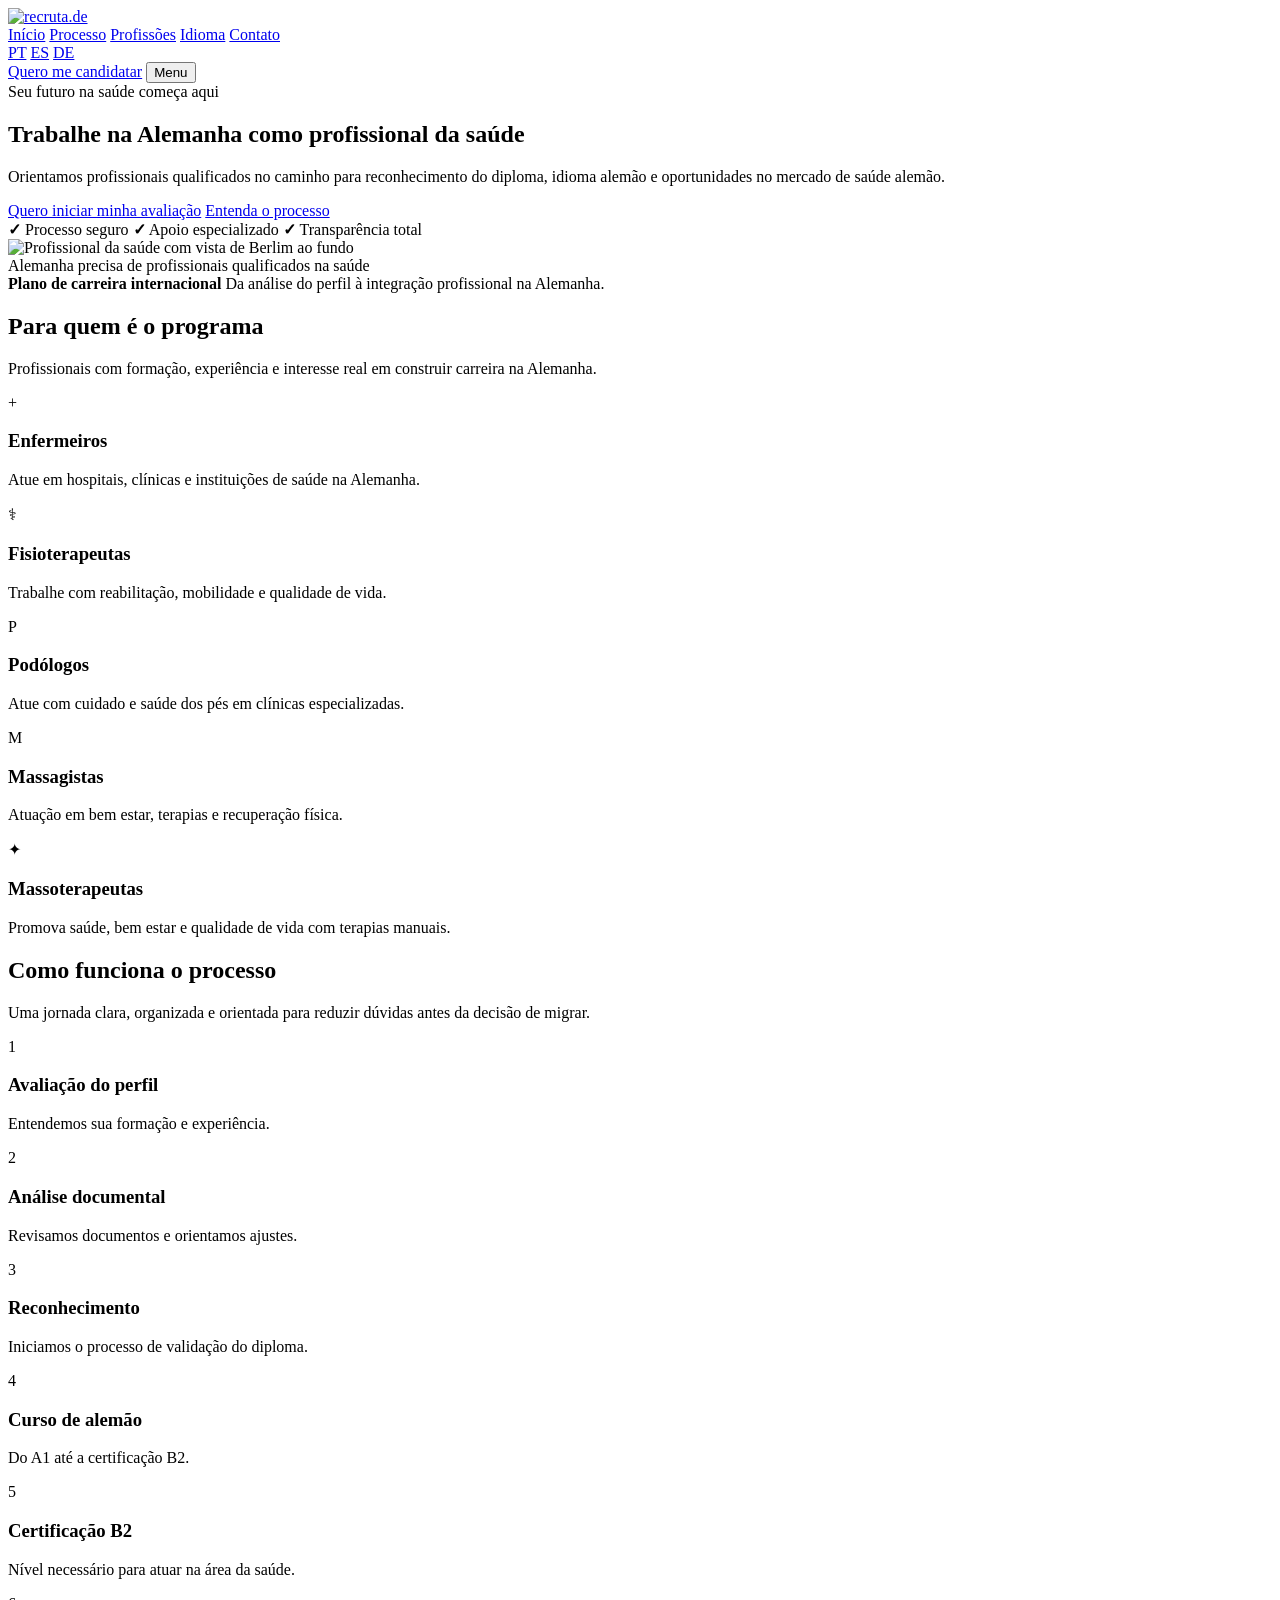
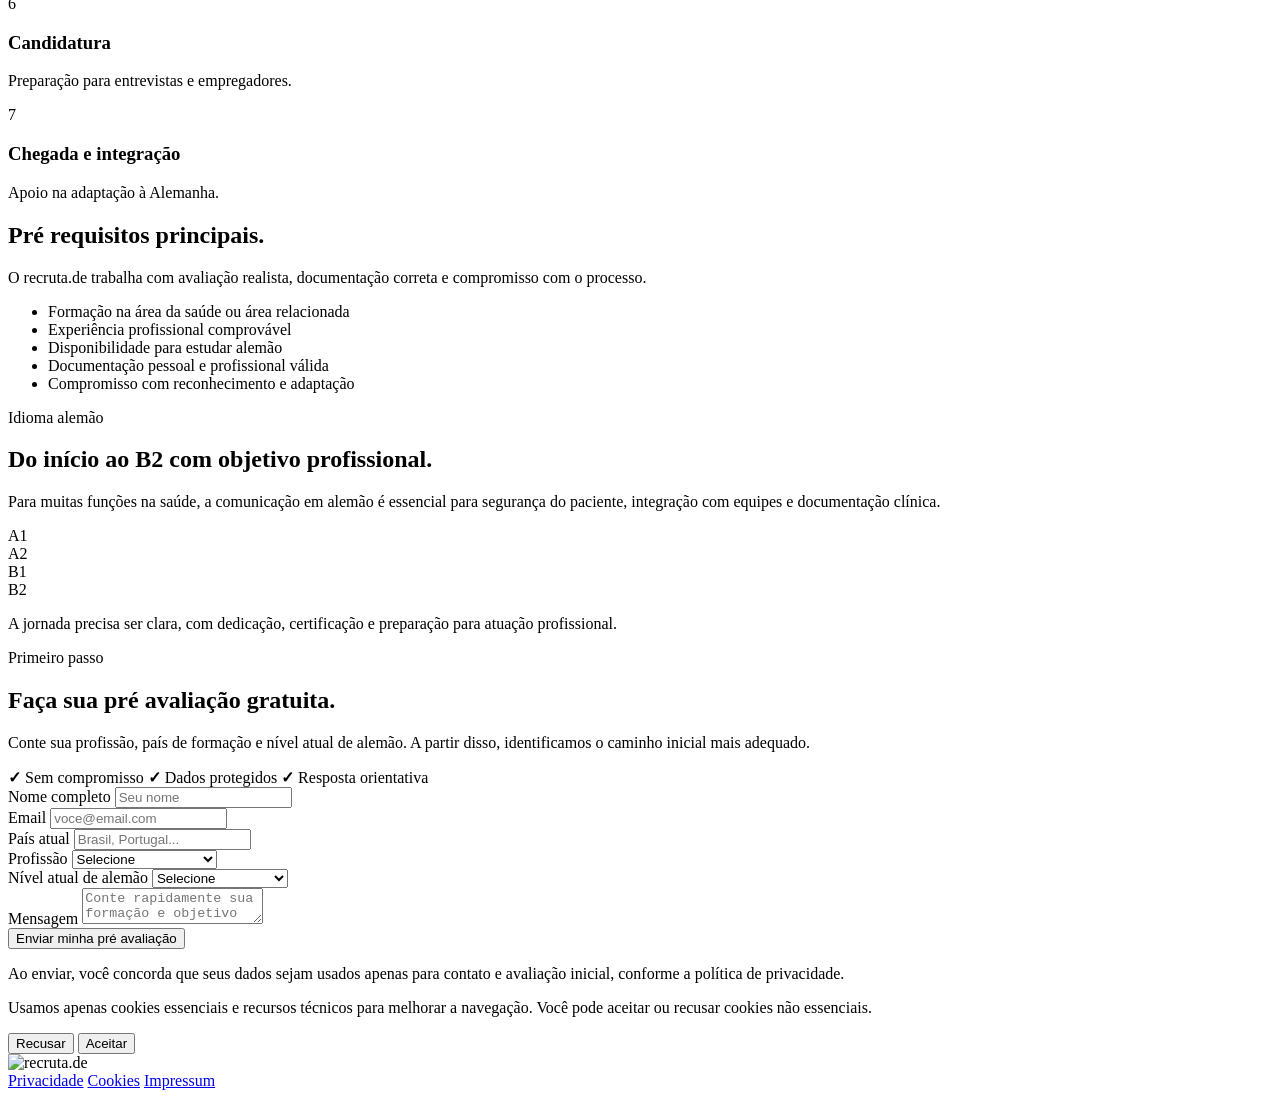
==== index.html @ fdef16c9 "Add files via upload" ====
<!DOCTYPE html>
<html lang="pt-BR">
<head>
  <meta charset="UTF-8" />
  <meta name="viewport" content="width=device-width, initial-scale=1.0" />

  <title>recruta.de | Profissionais de saúde para a Alemanha</title>
  <meta name="description" content="Recrutamento internacional para profissionais da saúde que desejam trabalhar na Alemanha. Reconhecimento de diploma, alemão B2 e oportunidades profissionais." />

  <link rel="alternate" hreflang="pt-BR" href="https://recruta.de/" />
  <link rel="alternate" hreflang="es" href="https://recruta.de/es/" />
  <link rel="alternate" hreflang="de" href="https://recruta.de/de/" />
  <link rel="alternate" hreflang="x-default" href="https://recruta.de/" />

  <link rel="icon" href="assets/images/logo-recruta.png" />
  <link rel="stylesheet" href="css/style.css" />
</head>

<body>
  <div class="top-strip"></div>

  <header class="site-header">
    <div class="container nav">
      <a class="logo" href="#top" aria-label="recruta.de">
        <img src="assets/images/logo-recruta.png" alt="recruta.de" />
      </a>

      <nav class="nav-links" data-nav-links aria-label="Main navigation">
        <a class="active" href="#top">Início</a>
        <a href="#processo">Processo</a>
        <a href="#profissoes">Profissões</a>
        <a href="#requisitos">Idioma</a>
        <a href="#avaliacao">Contato</a>
      </nav>

      <nav class="language-switcher" aria-label="Language selector">
        <a class="active" href="./">PT</a>
<a class="" href="es/">ES</a>
<a class="" href="de/">DE</a>
      </nav>

      <a class="nav-cta" href="#avaliacao">Quero me candidatar</a>
      <button class="mobile-menu" data-menu-button type="button">Menu</button>
    </div>
  </header>

  <main id="top">
    <section class="hero">
      <div class="container hero-grid">
        <div class="hero-copy">
          <div class="eyebrow"><span class="dot"></span> Seu futuro na saúde começa aqui</div>
          <h1>Trabalhe na Alemanha como <span>profissional da saúde</span></h1>
          <p>Orientamos profissionais qualificados no caminho para reconhecimento do diploma, idioma alemão e oportunidades no mercado de saúde alemão.</p>

          <div class="hero-actions">
            <a class="btn-primary" href="#avaliacao">Quero iniciar minha avaliação</a>
            <a class="btn-secondary" href="#processo">Entenda o processo</a>
          </div>

          <div class="trust-row">
            <span class="trust-pill"><b class="check">✓</b> Processo seguro</span>
<span class="trust-pill"><b class="check">✓</b> Apoio especializado</span>
<span class="trust-pill"><b class="check">✓</b> Transparência total</span>
          </div>
        </div>

        <div class="hero-visual">
          <div class="image-glow"></div>
          <div class="hero-image-card">
            <img src="assets/images/hero-profissional-saude.png" alt="Profissional da saúde com vista de Berlim ao fundo" />
          </div>
          <div class="floating-badge">Alemanha precisa de profissionais qualificados na saúde</div>
          <div class="floating-card">
            <strong>Plano de carreira internacional</strong>
            <span>Da análise do perfil à integração profissional na Alemanha.</span>
          </div>
        </div>
      </div>
    </section>

    <section class="section" id="profissoes">
      <div class="container">
        <div class="section-head">
          <h2>Para quem é o programa</h2>
          <p>Profissionais com formação, experiência e interesse real em construir carreira na Alemanha.</p>
        </div>

        <div class="profession-grid">
          
          <article class="profession-card">
            <div class="profession-icon">+</div>
            <h3>Enfermeiros</h3>
            <p>Atue em hospitais, clínicas e instituições de saúde na Alemanha.</p>
          </article>

          <article class="profession-card">
            <div class="profession-icon">⚕</div>
            <h3>Fisioterapeutas</h3>
            <p>Trabalhe com reabilitação, mobilidade e qualidade de vida.</p>
          </article>

          <article class="profession-card">
            <div class="profession-icon">P</div>
            <h3>Podólogos</h3>
            <p>Atue com cuidado e saúde dos pés em clínicas especializadas.</p>
          </article>

          <article class="profession-card">
            <div class="profession-icon">M</div>
            <h3>Massagistas</h3>
            <p>Atuação em bem estar, terapias e recuperação física.</p>
          </article>

          <article class="profession-card">
            <div class="profession-icon">✦</div>
            <h3>Massoterapeutas</h3>
            <p>Promova saúde, bem estar e qualidade de vida com terapias manuais.</p>
          </article>
        </div>
      </div>
    </section>

    <section class="section section-dark" id="processo">
      <div class="container">
        <div class="section-head">
          <h2>Como funciona o processo</h2>
          <p>Uma jornada clara, organizada e orientada para reduzir dúvidas antes da decisão de migrar.</p>
        </div>

        <div class="timeline">
          
          <article class="step">
            <div class="step-icon">1</div>
            <h3>Avaliação do perfil</h3>
            <p>Entendemos sua formação e experiência.</p>
          </article>

          <article class="step">
            <div class="step-icon">2</div>
            <h3>Análise documental</h3>
            <p>Revisamos documentos e orientamos ajustes.</p>
          </article>

          <article class="step">
            <div class="step-icon">3</div>
            <h3>Reconhecimento</h3>
            <p>Iniciamos o processo de validação do diploma.</p>
          </article>

          <article class="step">
            <div class="step-icon">4</div>
            <h3>Curso de alemão</h3>
            <p>Do A1 até a certificação B2.</p>
          </article>

          <article class="step">
            <div class="step-icon">5</div>
            <h3>Certificação B2</h3>
            <p>Nível necessário para atuar na área da saúde.</p>
          </article>

          <article class="step">
            <div class="step-icon">6</div>
            <h3>Candidatura</h3>
            <p>Preparação para entrevistas e empregadores.</p>
          </article>

          <article class="step">
            <div class="step-icon">7</div>
            <h3>Chegada e integração</h3>
            <p>Apoio na adaptação à Alemanha.</p>
          </article>
        </div>
      </div>
    </section>

    <section class="section" id="requisitos">
      <div class="container split">
        <div class="info-panel">
          <h2>Pré requisitos principais.</h2>
          <p>O recruta.de trabalha com avaliação realista, documentação correta e compromisso com o processo.</p>
          <ul class="requirement-list">
            <li>Formação na área da saúde ou área relacionada</li>
<li>Experiência profissional comprovável</li>
<li>Disponibilidade para estudar alemão</li>
<li>Documentação pessoal e profissional válida</li>
<li>Compromisso com reconhecimento e adaptação</li>
          </ul>
        </div>

        <div class="language-card">
          <div class="eyebrow"><span class="dot"></span> Idioma alemão</div>
          <h2>Do início ao B2 com objetivo profissional.</h2>
          <p>Para muitas funções na saúde, a comunicação em alemão é essencial para segurança do paciente, integração com equipes e documentação clínica.</p>
          <div class="level-track" aria-label="A1 A2 B1 B2">
            <div class="level">A1</div>
            <div class="level">A2</div>
            <div class="level">B1</div>
            <div class="level highlight">B2</div>
          </div>
          <p>A jornada precisa ser clara, com dedicação, certificação e preparação para atuação profissional.</p>
        </div>
      </div>
    </section>

    <section class="section form-section" id="avaliacao">
      <div class="container form-wrap">
        <div class="form-copy">
          <div class="eyebrow"><span class="dot"></span> Primeiro passo</div>
          <h2>Faça sua pré avaliação gratuita.</h2>
          <p>Conte sua profissão, país de formação e nível atual de alemão. A partir disso, identificamos o caminho inicial mais adequado.</p>
          <div class="trust-row">
            <span class="trust-pill"><b class="check">✓</b> Sem compromisso</span>
<span class="trust-pill"><b class="check">✓</b> Dados protegidos</span>
<span class="trust-pill"><b class="check">✓</b> Resposta orientativa</span>
          </div>
        </div>

        <form class="form-card" data-lead-form>
          <div class="form-grid">
            <div class="form-field">
              <label for="nome">Nome completo</label>
              <input id="nome" name="nome" type="text" placeholder="Seu nome" required />
            </div>

            <div class="form-field">
              <label for="email">Email</label>
              <input id="email" name="email" type="email" placeholder="voce@email.com" required />
            </div>

            <div class="form-field">
              <label for="pais">País atual</label>
              <input id="pais" name="pais" type="text" placeholder="Brasil, Portugal..." required />
            </div>

            <div class="form-field">
              <label for="profissao">Profissão</label>
              <select id="profissao" name="profissao" required>
                <option value="">Selecione</option>
<option>Enfermeiro</option>
<option>Fisioterapeuta</option>
<option>Podólogo</option>
<option>Massagista</option>
<option>Massoterapeuta</option>
<option>Outra área da saúde</option>
              </select>
            </div>

            <div class="form-field full">
              <label for="alemao">Nível atual de alemão</label>
              <select id="alemao" name="alemao" required>
                <option value="">Selecione</option>
<option>Ainda não comecei</option>
<option>A1</option>
<option>A2</option>
<option>B1</option>
<option>B2 ou superior</option>
              </select>
            </div>

            <div class="form-field full">
              <label for="mensagem">Mensagem</label>
              <textarea id="mensagem" name="mensagem" placeholder="Conte rapidamente sua formação e objetivo"></textarea>
            </div>
          </div>

          <button class="btn-primary" type="submit">Enviar minha pré avaliação</button>
          <p class="privacy-note">Ao enviar, você concorda que seus dados sejam usados apenas para contato e avaliação inicial, conforme a política de privacidade.</p>
          <p class="privacy-note" data-form-success hidden>Pré avaliação registrada. Em breve entraremos em contato.</p>
        </form>
      </div>
    </section>
  </main>

  <div class="cookie-banner" data-cookie-banner>
    <p>Usamos apenas cookies essenciais e recursos técnicos para melhorar a navegação. Você pode aceitar ou recusar cookies não essenciais.</p>
    <div class="cookie-actions">
      <button class="cookie-decline" data-decline-cookies type="button">Recusar</button>
      <button class="cookie-accept" data-accept-cookies type="button">Aceitar</button>
    </div>
  </div>

  <footer>
    <div class="container footer-inner">
      <div class="footer-logo">
        <img src="assets/images/logo-recruta.png" alt="recruta.de" />
      </div>
      <div class="footer-links">
        <a href="privacidade.html">Privacidade</a>
        <a href="cookies.html">Cookies</a>
        <a href="impressum.html">Impressum</a>
      </div>
    </div>
  </footer>

  <script src="js/script.js"></script>
</body>
</html>
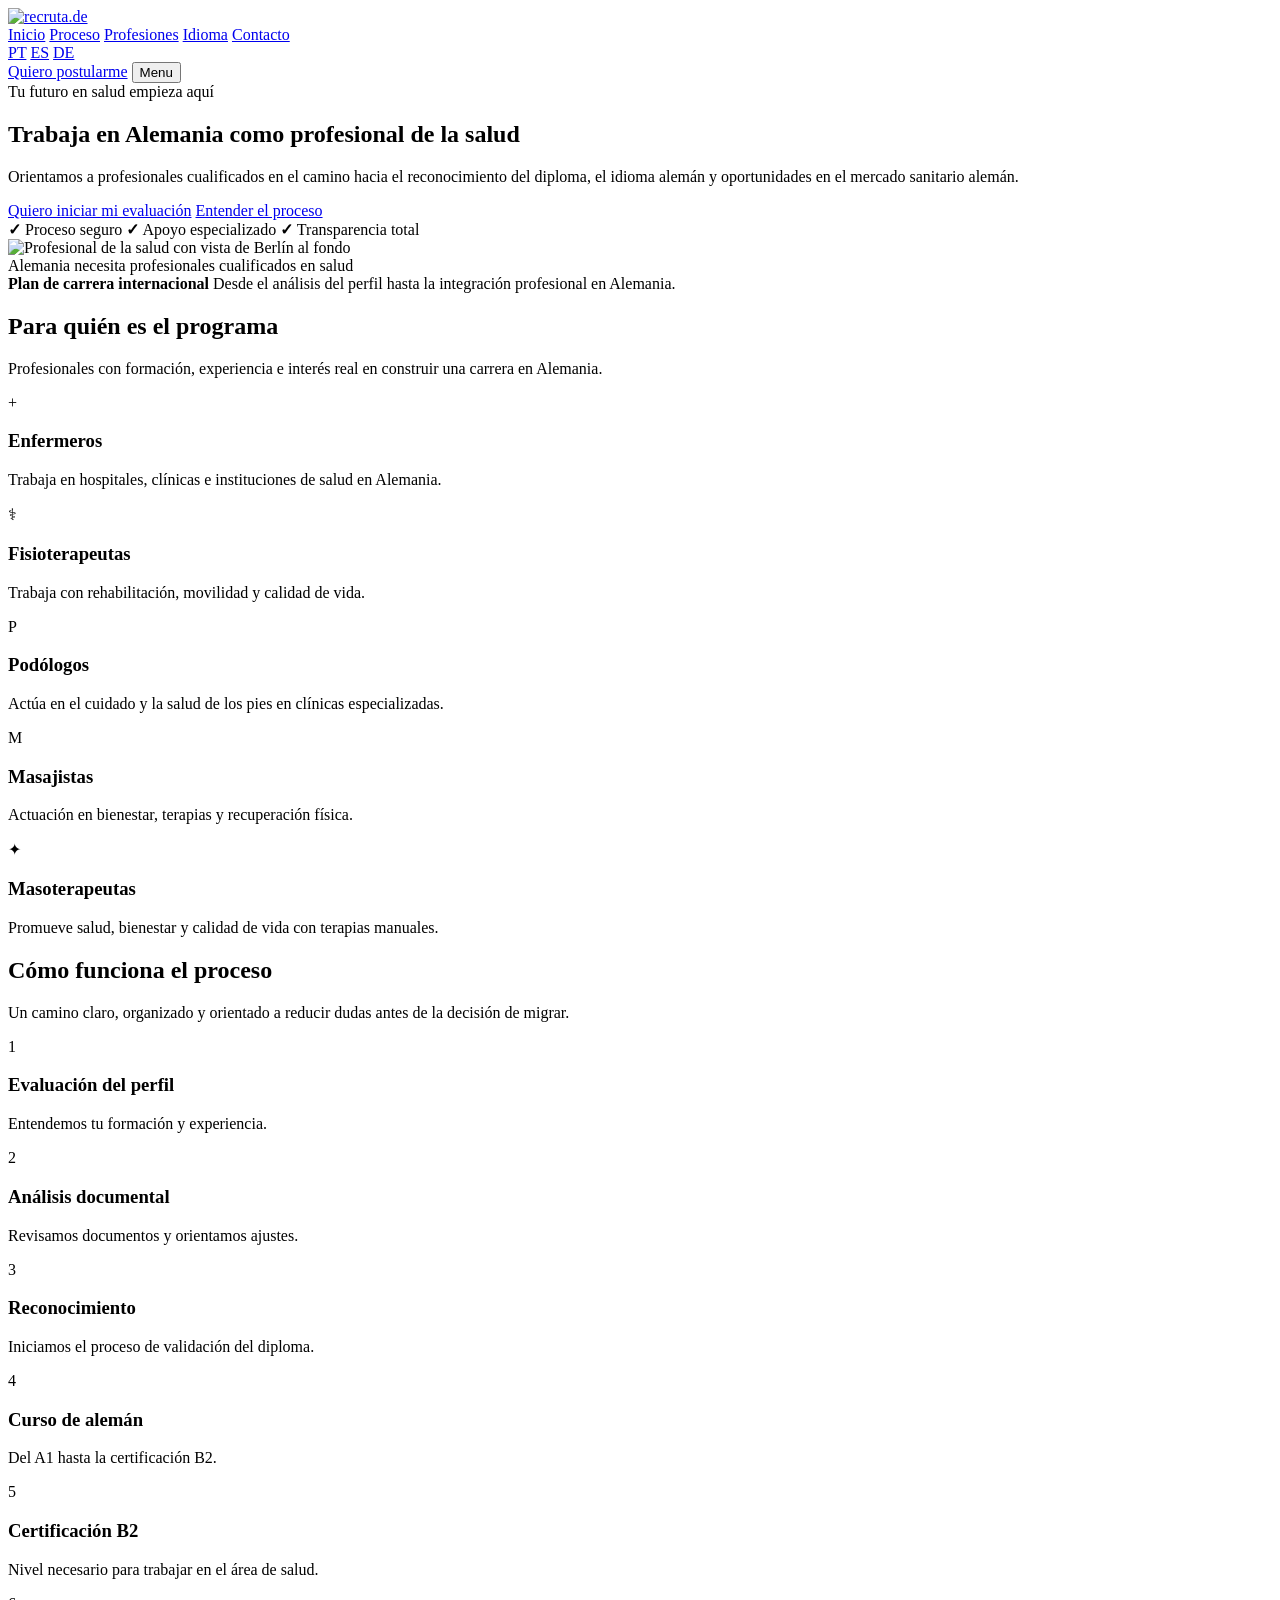
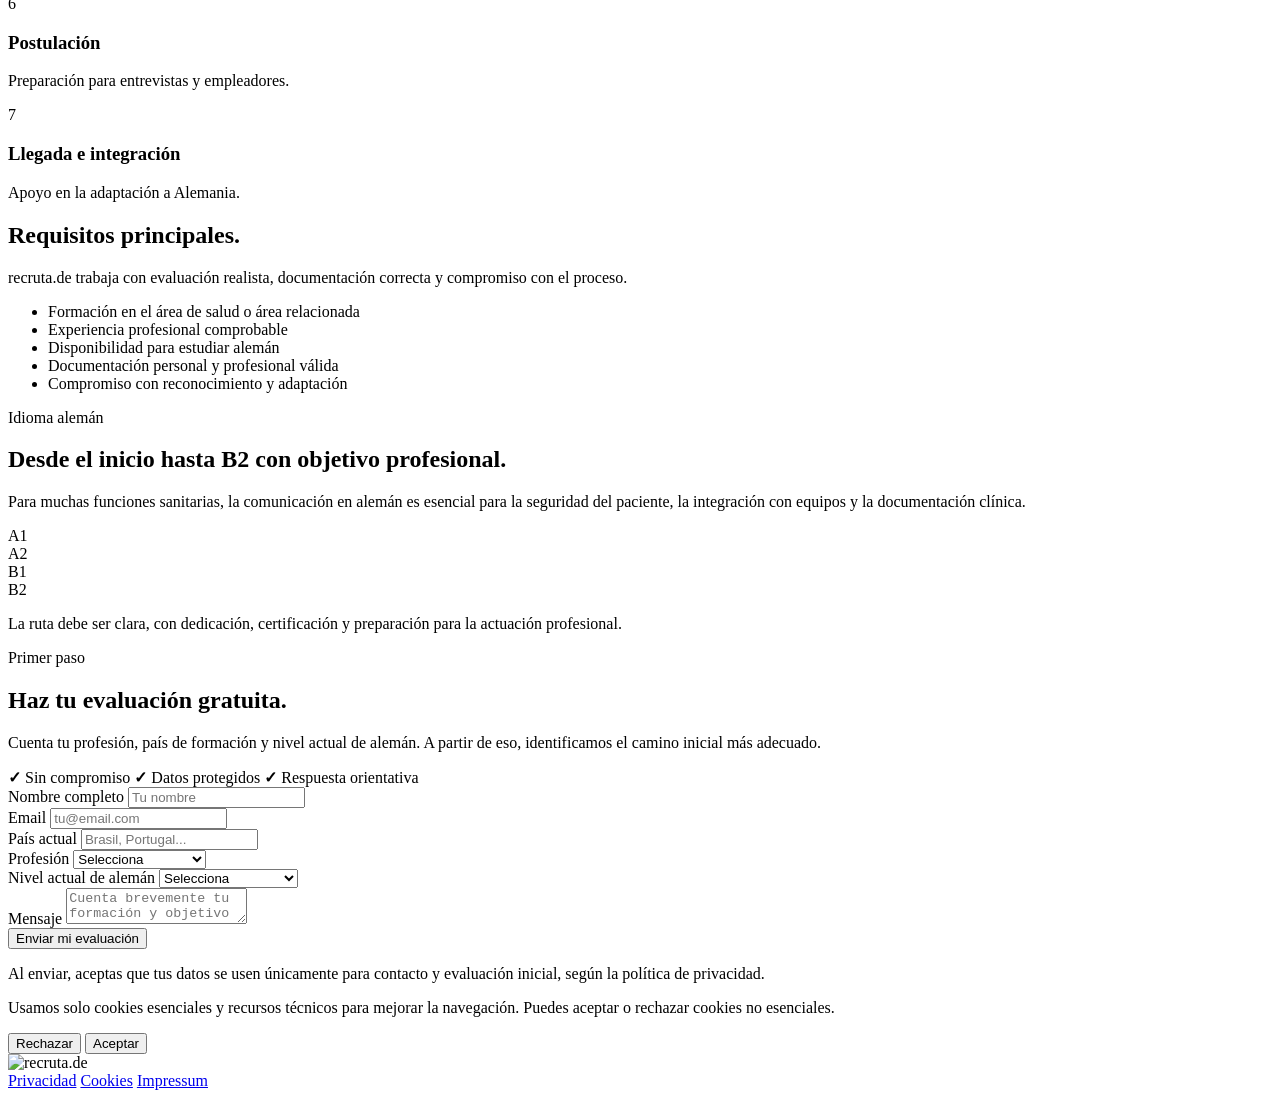
==== commit 00f0e3bf: "Add files via upload" ====
--- a/index.html
+++ b/index.html
@@ -1,19 +1,19 @@
 <!DOCTYPE html>
-<html lang="pt-BR">
+<html lang="es">
 <head>
   <meta charset="UTF-8" />
   <meta name="viewport" content="width=device-width, initial-scale=1.0" />
 
-  <title>recruta.de | Profissionais de saúde para a Alemanha</title>
-  <meta name="description" content="Recrutamento internacional para profissionais da saúde que desejam trabalhar na Alemanha. Reconhecimento de diploma, alemão B2 e oportunidades profissionais." />
+  <title>recruta.de | Profesionales de salud para Alemania</title>
+  <meta name="description" content="Reclutamiento internacional para profesionales de la salud que desean trabajar en Alemania. Reconocimiento del diploma, alemán B2 y oportunidades profesionales." />
 
   <link rel="alternate" hreflang="pt-BR" href="https://recruta.de/" />
   <link rel="alternate" hreflang="es" href="https://recruta.de/es/" />
   <link rel="alternate" hreflang="de" href="https://recruta.de/de/" />
   <link rel="alternate" hreflang="x-default" href="https://recruta.de/" />
 
-  <link rel="icon" href="assets/images/logo-recruta.png" />
-  <link rel="stylesheet" href="css/style.css" />
+  <link rel="icon" href="../assets/images/logo-recruta.png" />
+  <link rel="stylesheet" href="../css/style.css" />
 </head>
 
 <body>
@@ -22,24 +22,24 @@
   <header class="site-header">
     <div class="container nav">
       <a class="logo" href="#top" aria-label="recruta.de">
-        <img src="assets/images/logo-recruta.png" alt="recruta.de" />
+        <img src="../assets/images/logo-recruta.png" alt="recruta.de" />
       </a>
 
       <nav class="nav-links" data-nav-links aria-label="Main navigation">
-        <a class="active" href="#top">Início</a>
-        <a href="#processo">Processo</a>
-        <a href="#profissoes">Profissões</a>
+        <a class="active" href="#top">Inicio</a>
+        <a href="#processo">Proceso</a>
+        <a href="#profissoes">Profesiones</a>
         <a href="#requisitos">Idioma</a>
-        <a href="#avaliacao">Contato</a>
+        <a href="#avaliacao">Contacto</a>
       </nav>
 
       <nav class="language-switcher" aria-label="Language selector">
-        <a class="active" href="./">PT</a>
-<a class="" href="es/">ES</a>
-<a class="" href="de/">DE</a>
+        <a class="" href="../">PT</a>
+<a class="active" href="../es/">ES</a>
+<a class="" href="../de/">DE</a>
       </nav>
 
-      <a class="nav-cta" href="#avaliacao">Quero me candidatar</a>
+      <a class="nav-cta" href="#avaliacao">Quiero postularme</a>
       <button class="mobile-menu" data-menu-button type="button">Menu</button>
     </div>
   </header>
@@ -48,31 +48,31 @@
     <section class="hero">
       <div class="container hero-grid">
         <div class="hero-copy">
-          <div class="eyebrow"><span class="dot"></span> Seu futuro na saúde começa aqui</div>
-          <h1>Trabalhe na Alemanha como <span>profissional da saúde</span></h1>
-          <p>Orientamos profissionais qualificados no caminho para reconhecimento do diploma, idioma alemão e oportunidades no mercado de saúde alemão.</p>
+          <div class="eyebrow"><span class="dot"></span> Tu futuro en salud empieza aquí</div>
+          <h1>Trabaja en Alemania como <span>profesional de la salud</span></h1>
+          <p>Orientamos a profesionales cualificados en el camino hacia el reconocimiento del diploma, el idioma alemán y oportunidades en el mercado sanitario alemán.</p>
 
           <div class="hero-actions">
-            <a class="btn-primary" href="#avaliacao">Quero iniciar minha avaliação</a>
-            <a class="btn-secondary" href="#processo">Entenda o processo</a>
+            <a class="btn-primary" href="#avaliacao">Quiero iniciar mi evaluación</a>
+            <a class="btn-secondary" href="#processo">Entender el proceso</a>
           </div>
 
           <div class="trust-row">
-            <span class="trust-pill"><b class="check">✓</b> Processo seguro</span>
-<span class="trust-pill"><b class="check">✓</b> Apoio especializado</span>
-<span class="trust-pill"><b class="check">✓</b> Transparência total</span>
+            <span class="trust-pill"><b class="check">✓</b> Proceso seguro</span>
+<span class="trust-pill"><b class="check">✓</b> Apoyo especializado</span>
+<span class="trust-pill"><b class="check">✓</b> Transparencia total</span>
           </div>
         </div>
 
         <div class="hero-visual">
           <div class="image-glow"></div>
           <div class="hero-image-card">
-            <img src="assets/images/hero-profissional-saude.png" alt="Profissional da saúde com vista de Berlim ao fundo" />
-          </div>
-          <div class="floating-badge">Alemanha precisa de profissionais qualificados na saúde</div>
+            <img src="../assets/images/hero-profissional-saude.png" alt="Profesional de la salud con vista de Berlín al fondo" />
+          </div>
+          <div class="floating-badge">Alemania necesita profesionales cualificados en salud</div>
           <div class="floating-card">
-            <strong>Plano de carreira internacional</strong>
-            <span>Da análise do perfil à integração profissional na Alemanha.</span>
+            <strong>Plan de carrera internacional</strong>
+            <span>Desde el análisis del perfil hasta la integración profesional en Alemania.</span>
           </div>
         </div>
       </div>
@@ -81,40 +81,40 @@
     <section class="section" id="profissoes">
       <div class="container">
         <div class="section-head">
-          <h2>Para quem é o programa</h2>
-          <p>Profissionais com formação, experiência e interesse real em construir carreira na Alemanha.</p>
+          <h2>Para quién es el programa</h2>
+          <p>Profesionales con formación, experiencia e interés real en construir una carrera en Alemania.</p>
         </div>
 
         <div class="profession-grid">
           
           <article class="profession-card">
             <div class="profession-icon">+</div>
-            <h3>Enfermeiros</h3>
-            <p>Atue em hospitais, clínicas e instituições de saúde na Alemanha.</p>
+            <h3>Enfermeros</h3>
+            <p>Trabaja en hospitales, clínicas e instituciones de salud en Alemania.</p>
           </article>
 
           <article class="profession-card">
             <div class="profession-icon">⚕</div>
             <h3>Fisioterapeutas</h3>
-            <p>Trabalhe com reabilitação, mobilidade e qualidade de vida.</p>
+            <p>Trabaja con rehabilitación, movilidad y calidad de vida.</p>
           </article>
 
           <article class="profession-card">
             <div class="profession-icon">P</div>
             <h3>Podólogos</h3>
-            <p>Atue com cuidado e saúde dos pés em clínicas especializadas.</p>
+            <p>Actúa en el cuidado y la salud de los pies en clínicas especializadas.</p>
           </article>
 
           <article class="profession-card">
             <div class="profession-icon">M</div>
-            <h3>Massagistas</h3>
-            <p>Atuação em bem estar, terapias e recuperação física.</p>
+            <h3>Masajistas</h3>
+            <p>Actuación en bienestar, terapias y recuperación física.</p>
           </article>
 
           <article class="profession-card">
             <div class="profession-icon">✦</div>
-            <h3>Massoterapeutas</h3>
-            <p>Promova saúde, bem estar e qualidade de vida com terapias manuais.</p>
+            <h3>Masoterapeutas</h3>
+            <p>Promueve salud, bienestar y calidad de vida con terapias manuales.</p>
           </article>
         </div>
       </div>
@@ -123,52 +123,52 @@
     <section class="section section-dark" id="processo">
       <div class="container">
         <div class="section-head">
-          <h2>Como funciona o processo</h2>
-          <p>Uma jornada clara, organizada e orientada para reduzir dúvidas antes da decisão de migrar.</p>
+          <h2>Cómo funciona el proceso</h2>
+          <p>Un camino claro, organizado y orientado a reducir dudas antes de la decisión de migrar.</p>
         </div>
 
         <div class="timeline">
           
           <article class="step">
             <div class="step-icon">1</div>
-            <h3>Avaliação do perfil</h3>
-            <p>Entendemos sua formação e experiência.</p>
+            <h3>Evaluación del perfil</h3>
+            <p>Entendemos tu formación y experiencia.</p>
           </article>
 
           <article class="step">
             <div class="step-icon">2</div>
-            <h3>Análise documental</h3>
-            <p>Revisamos documentos e orientamos ajustes.</p>
+            <h3>Análisis documental</h3>
+            <p>Revisamos documentos y orientamos ajustes.</p>
           </article>
 
           <article class="step">
             <div class="step-icon">3</div>
-            <h3>Reconhecimento</h3>
-            <p>Iniciamos o processo de validação do diploma.</p>
+            <h3>Reconocimiento</h3>
+            <p>Iniciamos el proceso de validación del diploma.</p>
           </article>
 
           <article class="step">
             <div class="step-icon">4</div>
-            <h3>Curso de alemão</h3>
-            <p>Do A1 até a certificação B2.</p>
+            <h3>Curso de alemán</h3>
+            <p>Del A1 hasta la certificación B2.</p>
           </article>
 
           <article class="step">
             <div class="step-icon">5</div>
-            <h3>Certificação B2</h3>
-            <p>Nível necessário para atuar na área da saúde.</p>
+            <h3>Certificación B2</h3>
+            <p>Nivel necesario para trabajar en el área de salud.</p>
           </article>
 
           <article class="step">
             <div class="step-icon">6</div>
-            <h3>Candidatura</h3>
-            <p>Preparação para entrevistas e empregadores.</p>
+            <h3>Postulación</h3>
+            <p>Preparación para entrevistas y empleadores.</p>
           </article>
 
           <article class="step">
             <div class="step-icon">7</div>
-            <h3>Chegada e integração</h3>
-            <p>Apoio na adaptação à Alemanha.</p>
+            <h3>Llegada e integración</h3>
+            <p>Apoyo en la adaptación a Alemania.</p>
           </article>
         </div>
       </div>
@@ -177,28 +177,28 @@
     <section class="section" id="requisitos">
       <div class="container split">
         <div class="info-panel">
-          <h2>Pré requisitos principais.</h2>
-          <p>O recruta.de trabalha com avaliação realista, documentação correta e compromisso com o processo.</p>
+          <h2>Requisitos principales.</h2>
+          <p>recruta.de trabaja con evaluación realista, documentación correcta y compromiso con el proceso.</p>
           <ul class="requirement-list">
-            <li>Formação na área da saúde ou área relacionada</li>
-<li>Experiência profissional comprovável</li>
-<li>Disponibilidade para estudar alemão</li>
-<li>Documentação pessoal e profissional válida</li>
-<li>Compromisso com reconhecimento e adaptação</li>
+            <li>Formación en el área de salud o área relacionada</li>
+<li>Experiencia profesional comprobable</li>
+<li>Disponibilidad para estudiar alemán</li>
+<li>Documentación personal y profesional válida</li>
+<li>Compromiso con reconocimiento y adaptación</li>
           </ul>
         </div>
 
         <div class="language-card">
-          <div class="eyebrow"><span class="dot"></span> Idioma alemão</div>
-          <h2>Do início ao B2 com objetivo profissional.</h2>
-          <p>Para muitas funções na saúde, a comunicação em alemão é essencial para segurança do paciente, integração com equipes e documentação clínica.</p>
+          <div class="eyebrow"><span class="dot"></span> Idioma alemán</div>
+          <h2>Desde el inicio hasta B2 con objetivo profesional.</h2>
+          <p>Para muchas funciones sanitarias, la comunicación en alemán es esencial para la seguridad del paciente, la integración con equipos y la documentación clínica.</p>
           <div class="level-track" aria-label="A1 A2 B1 B2">
             <div class="level">A1</div>
             <div class="level">A2</div>
             <div class="level">B1</div>
             <div class="level highlight">B2</div>
           </div>
-          <p>A jornada precisa ser clara, com dedicação, certificação e preparação para atuação profissional.</p>
+          <p>La ruta debe ser clara, con dedicación, certificación y preparación para la actuación profesional.</p>
         </div>
       </div>
     </section>
@@ -206,93 +206,93 @@
     <section class="section form-section" id="avaliacao">
       <div class="container form-wrap">
         <div class="form-copy">
-          <div class="eyebrow"><span class="dot"></span> Primeiro passo</div>
-          <h2>Faça sua pré avaliação gratuita.</h2>
-          <p>Conte sua profissão, país de formação e nível atual de alemão. A partir disso, identificamos o caminho inicial mais adequado.</p>
+          <div class="eyebrow"><span class="dot"></span> Primer paso</div>
+          <h2>Haz tu evaluación gratuita.</h2>
+          <p>Cuenta tu profesión, país de formación y nivel actual de alemán. A partir de eso, identificamos el camino inicial más adecuado.</p>
           <div class="trust-row">
-            <span class="trust-pill"><b class="check">✓</b> Sem compromisso</span>
-<span class="trust-pill"><b class="check">✓</b> Dados protegidos</span>
-<span class="trust-pill"><b class="check">✓</b> Resposta orientativa</span>
+            <span class="trust-pill"><b class="check">✓</b> Sin compromiso</span>
+<span class="trust-pill"><b class="check">✓</b> Datos protegidos</span>
+<span class="trust-pill"><b class="check">✓</b> Respuesta orientativa</span>
           </div>
         </div>
 
         <form class="form-card" data-lead-form>
           <div class="form-grid">
             <div class="form-field">
-              <label for="nome">Nome completo</label>
-              <input id="nome" name="nome" type="text" placeholder="Seu nome" required />
+              <label for="nome">Nombre completo</label>
+              <input id="nome" name="nome" type="text" placeholder="Tu nombre" required />
             </div>
 
             <div class="form-field">
               <label for="email">Email</label>
-              <input id="email" name="email" type="email" placeholder="voce@email.com" required />
-            </div>
-
-            <div class="form-field">
-              <label for="pais">País atual</label>
+              <input id="email" name="email" type="email" placeholder="tu@email.com" required />
+            </div>
+
+            <div class="form-field">
+              <label for="pais">País actual</label>
               <input id="pais" name="pais" type="text" placeholder="Brasil, Portugal..." required />
             </div>
 
             <div class="form-field">
-              <label for="profissao">Profissão</label>
+              <label for="profissao">Profesión</label>
               <select id="profissao" name="profissao" required>
-                <option value="">Selecione</option>
-<option>Enfermeiro</option>
+                <option value="">Selecciona</option>
+<option>Enfermero</option>
 <option>Fisioterapeuta</option>
 <option>Podólogo</option>
-<option>Massagista</option>
-<option>Massoterapeuta</option>
-<option>Outra área da saúde</option>
+<option>Masajista</option>
+<option>Masoterapeuta</option>
+<option>Otra área de salud</option>
               </select>
             </div>
 
             <div class="form-field full">
-              <label for="alemao">Nível atual de alemão</label>
+              <label for="alemao">Nivel actual de alemán</label>
               <select id="alemao" name="alemao" required>
-                <option value="">Selecione</option>
-<option>Ainda não comecei</option>
+                <option value="">Selecciona</option>
+<option>Todavía no empecé</option>
 <option>A1</option>
 <option>A2</option>
 <option>B1</option>
-<option>B2 ou superior</option>
+<option>B2 o superior</option>
               </select>
             </div>
 
             <div class="form-field full">
-              <label for="mensagem">Mensagem</label>
-              <textarea id="mensagem" name="mensagem" placeholder="Conte rapidamente sua formação e objetivo"></textarea>
-            </div>
-          </div>
-
-          <button class="btn-primary" type="submit">Enviar minha pré avaliação</button>
-          <p class="privacy-note">Ao enviar, você concorda que seus dados sejam usados apenas para contato e avaliação inicial, conforme a política de privacidade.</p>
-          <p class="privacy-note" data-form-success hidden>Pré avaliação registrada. Em breve entraremos em contato.</p>
+              <label for="mensagem">Mensaje</label>
+              <textarea id="mensagem" name="mensagem" placeholder="Cuenta brevemente tu formación y objetivo"></textarea>
+            </div>
+          </div>
+
+          <button class="btn-primary" type="submit">Enviar mi evaluación</button>
+          <p class="privacy-note">Al enviar, aceptas que tus datos se usen únicamente para contacto y evaluación inicial, según la política de privacidad.</p>
+          <p class="privacy-note" data-form-success hidden>Evaluación registrada. En breve nos pondremos en contacto.</p>
         </form>
       </div>
     </section>
   </main>
 
   <div class="cookie-banner" data-cookie-banner>
-    <p>Usamos apenas cookies essenciais e recursos técnicos para melhorar a navegação. Você pode aceitar ou recusar cookies não essenciais.</p>
+    <p>Usamos solo cookies esenciales y recursos técnicos para mejorar la navegación. Puedes aceptar o rechazar cookies no esenciales.</p>
     <div class="cookie-actions">
-      <button class="cookie-decline" data-decline-cookies type="button">Recusar</button>
-      <button class="cookie-accept" data-accept-cookies type="button">Aceitar</button>
+      <button class="cookie-decline" data-decline-cookies type="button">Rechazar</button>
+      <button class="cookie-accept" data-accept-cookies type="button">Aceptar</button>
     </div>
   </div>
 
   <footer>
     <div class="container footer-inner">
       <div class="footer-logo">
-        <img src="assets/images/logo-recruta.png" alt="recruta.de" />
+        <img src="../assets/images/logo-recruta.png" alt="recruta.de" />
       </div>
       <div class="footer-links">
-        <a href="privacidade.html">Privacidade</a>
-        <a href="cookies.html">Cookies</a>
-        <a href="impressum.html">Impressum</a>
+        <a href="../privacidade.html">Privacidad</a>
+        <a href="../cookies.html">Cookies</a>
+        <a href="../impressum.html">Impressum</a>
       </div>
     </div>
   </footer>
 
-  <script src="js/script.js"></script>
+  <script src="../js/script.js"></script>
 </body>
 </html>
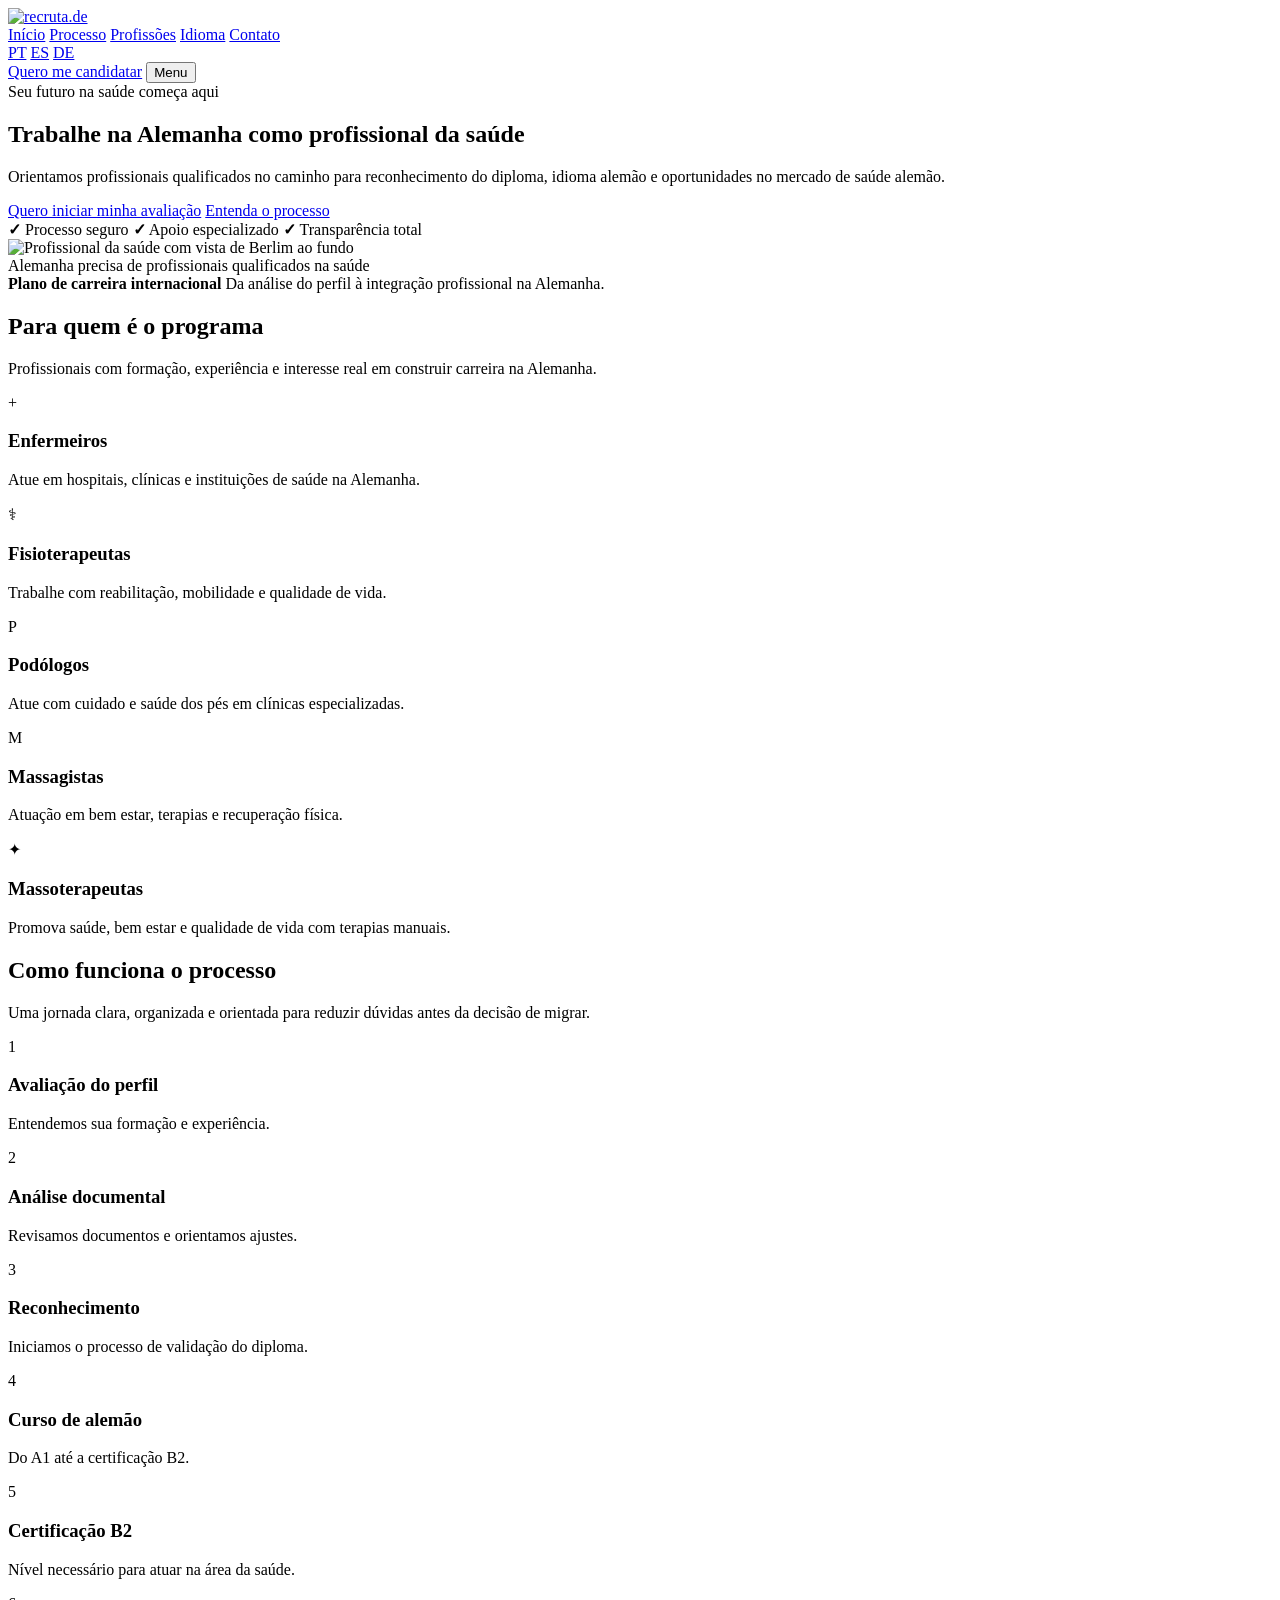
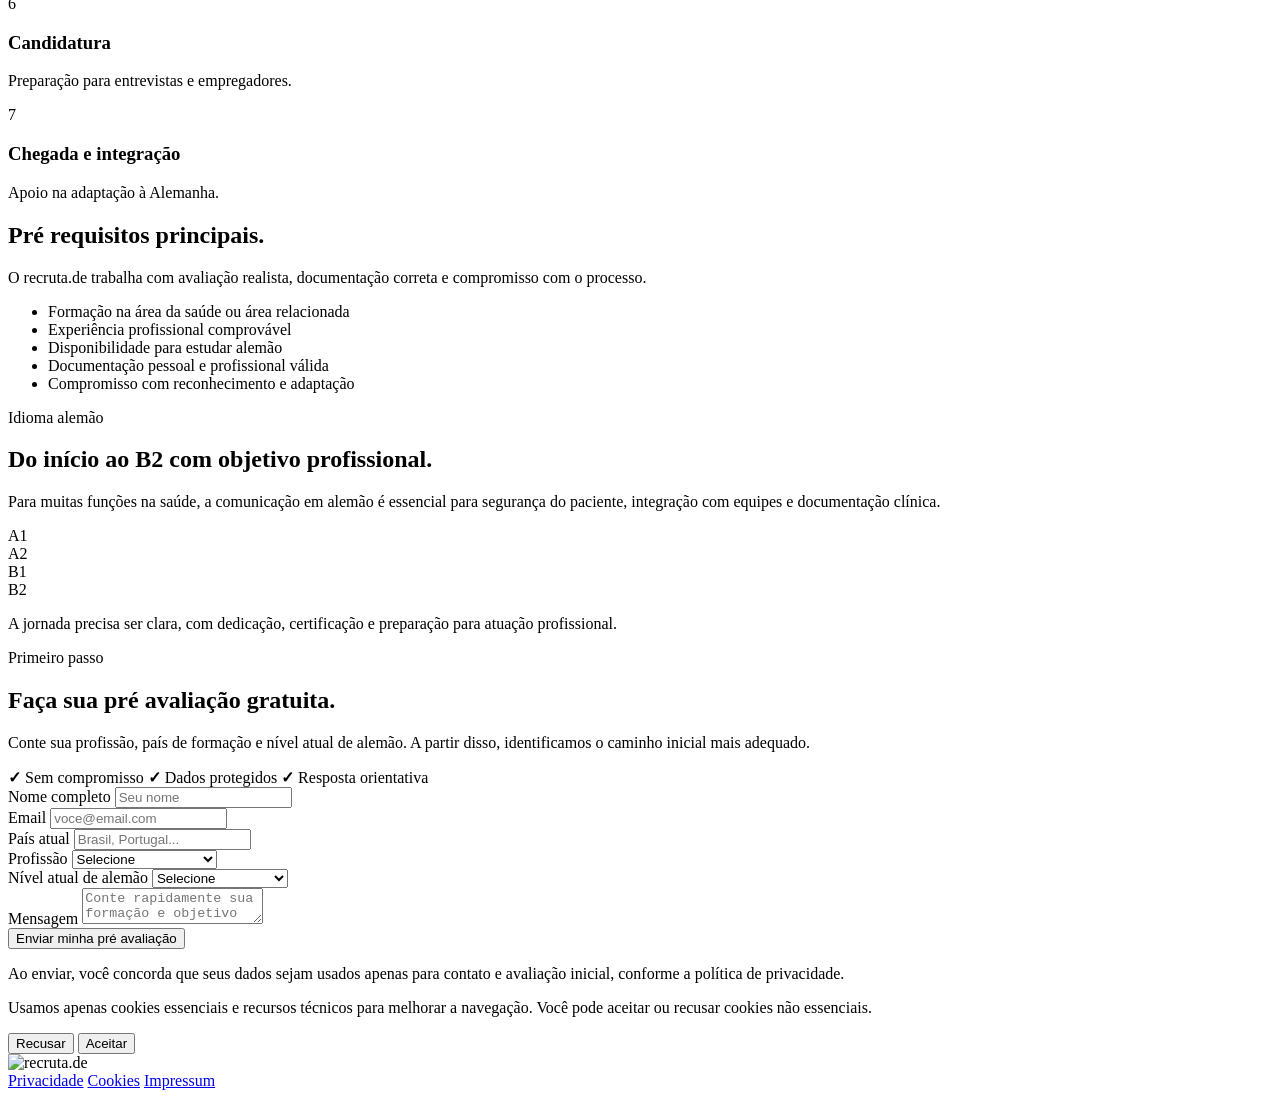
==== commit 47186f20: "Add files via upload" ====
--- a/index.html
+++ b/index.html
@@ -1,19 +1,19 @@
 <!DOCTYPE html>
-<html lang="es">
+<html lang="pt-BR">
 <head>
   <meta charset="UTF-8" />
   <meta name="viewport" content="width=device-width, initial-scale=1.0" />
 
-  <title>recruta.de | Profesionales de salud para Alemania</title>
-  <meta name="description" content="Reclutamiento internacional para profesionales de la salud que desean trabajar en Alemania. Reconocimiento del diploma, alemán B2 y oportunidades profesionales." />
+  <title>recruta.de | Profissionais de saúde para a Alemanha</title>
+  <meta name="description" content="Recrutamento internacional para profissionais da saúde que desejam trabalhar na Alemanha. Reconhecimento de diploma, alemão B2 e oportunidades profissionais." />
 
   <link rel="alternate" hreflang="pt-BR" href="https://recruta.de/" />
   <link rel="alternate" hreflang="es" href="https://recruta.de/es/" />
   <link rel="alternate" hreflang="de" href="https://recruta.de/de/" />
   <link rel="alternate" hreflang="x-default" href="https://recruta.de/" />
 
-  <link rel="icon" href="../assets/images/logo-recruta.png" />
-  <link rel="stylesheet" href="../css/style.css" />
+  <link rel="icon" href="assets/images/logo-recruta.png" />
+  <link rel="stylesheet" href="css/style.css" />
 </head>
 
 <body>
@@ -22,24 +22,24 @@
   <header class="site-header">
     <div class="container nav">
       <a class="logo" href="#top" aria-label="recruta.de">
-        <img src="../assets/images/logo-recruta.png" alt="recruta.de" />
+        <img src="assets/images/logo-recruta.png" alt="recruta.de" />
       </a>
 
       <nav class="nav-links" data-nav-links aria-label="Main navigation">
-        <a class="active" href="#top">Inicio</a>
-        <a href="#processo">Proceso</a>
-        <a href="#profissoes">Profesiones</a>
+        <a class="active" href="#top">Início</a>
+        <a href="#processo">Processo</a>
+        <a href="#profissoes">Profissões</a>
         <a href="#requisitos">Idioma</a>
-        <a href="#avaliacao">Contacto</a>
+        <a href="#avaliacao">Contato</a>
       </nav>
 
       <nav class="language-switcher" aria-label="Language selector">
-        <a class="" href="../">PT</a>
-<a class="active" href="../es/">ES</a>
-<a class="" href="../de/">DE</a>
+        <a class="active" href="./">PT</a>
+<a class="" href="es/">ES</a>
+<a class="" href="de/">DE</a>
       </nav>
 
-      <a class="nav-cta" href="#avaliacao">Quiero postularme</a>
+      <a class="nav-cta" href="#avaliacao">Quero me candidatar</a>
       <button class="mobile-menu" data-menu-button type="button">Menu</button>
     </div>
   </header>
@@ -48,31 +48,31 @@
     <section class="hero">
       <div class="container hero-grid">
         <div class="hero-copy">
-          <div class="eyebrow"><span class="dot"></span> Tu futuro en salud empieza aquí</div>
-          <h1>Trabaja en Alemania como <span>profesional de la salud</span></h1>
-          <p>Orientamos a profesionales cualificados en el camino hacia el reconocimiento del diploma, el idioma alemán y oportunidades en el mercado sanitario alemán.</p>
+          <div class="eyebrow"><span class="dot"></span> Seu futuro na saúde começa aqui</div>
+          <h1>Trabalhe na Alemanha como <span>profissional da saúde</span></h1>
+          <p>Orientamos profissionais qualificados no caminho para reconhecimento do diploma, idioma alemão e oportunidades no mercado de saúde alemão.</p>
 
           <div class="hero-actions">
-            <a class="btn-primary" href="#avaliacao">Quiero iniciar mi evaluación</a>
-            <a class="btn-secondary" href="#processo">Entender el proceso</a>
+            <a class="btn-primary" href="#avaliacao">Quero iniciar minha avaliação</a>
+            <a class="btn-secondary" href="#processo">Entenda o processo</a>
           </div>
 
           <div class="trust-row">
-            <span class="trust-pill"><b class="check">✓</b> Proceso seguro</span>
-<span class="trust-pill"><b class="check">✓</b> Apoyo especializado</span>
-<span class="trust-pill"><b class="check">✓</b> Transparencia total</span>
+            <span class="trust-pill"><b class="check">✓</b> Processo seguro</span>
+<span class="trust-pill"><b class="check">✓</b> Apoio especializado</span>
+<span class="trust-pill"><b class="check">✓</b> Transparência total</span>
           </div>
         </div>
 
         <div class="hero-visual">
           <div class="image-glow"></div>
           <div class="hero-image-card">
-            <img src="../assets/images/hero-profissional-saude.png" alt="Profesional de la salud con vista de Berlín al fondo" />
-          </div>
-          <div class="floating-badge">Alemania necesita profesionales cualificados en salud</div>
+            <img src="assets/images/hero-profissional-saude.png" alt="Profissional da saúde com vista de Berlim ao fundo" />
+          </div>
+          <div class="floating-badge">Alemanha precisa de profissionais qualificados na saúde</div>
           <div class="floating-card">
-            <strong>Plan de carrera internacional</strong>
-            <span>Desde el análisis del perfil hasta la integración profesional en Alemania.</span>
+            <strong>Plano de carreira internacional</strong>
+            <span>Da análise do perfil à integração profissional na Alemanha.</span>
           </div>
         </div>
       </div>
@@ -81,40 +81,40 @@
     <section class="section" id="profissoes">
       <div class="container">
         <div class="section-head">
-          <h2>Para quién es el programa</h2>
-          <p>Profesionales con formación, experiencia e interés real en construir una carrera en Alemania.</p>
+          <h2>Para quem é o programa</h2>
+          <p>Profissionais com formação, experiência e interesse real em construir carreira na Alemanha.</p>
         </div>
 
         <div class="profession-grid">
           
           <article class="profession-card">
             <div class="profession-icon">+</div>
-            <h3>Enfermeros</h3>
-            <p>Trabaja en hospitales, clínicas e instituciones de salud en Alemania.</p>
+            <h3>Enfermeiros</h3>
+            <p>Atue em hospitais, clínicas e instituições de saúde na Alemanha.</p>
           </article>
 
           <article class="profession-card">
             <div class="profession-icon">⚕</div>
             <h3>Fisioterapeutas</h3>
-            <p>Trabaja con rehabilitación, movilidad y calidad de vida.</p>
+            <p>Trabalhe com reabilitação, mobilidade e qualidade de vida.</p>
           </article>
 
           <article class="profession-card">
             <div class="profession-icon">P</div>
             <h3>Podólogos</h3>
-            <p>Actúa en el cuidado y la salud de los pies en clínicas especializadas.</p>
+            <p>Atue com cuidado e saúde dos pés em clínicas especializadas.</p>
           </article>
 
           <article class="profession-card">
             <div class="profession-icon">M</div>
-            <h3>Masajistas</h3>
-            <p>Actuación en bienestar, terapias y recuperación física.</p>
+            <h3>Massagistas</h3>
+            <p>Atuação em bem estar, terapias e recuperação física.</p>
           </article>
 
           <article class="profession-card">
             <div class="profession-icon">✦</div>
-            <h3>Masoterapeutas</h3>
-            <p>Promueve salud, bienestar y calidad de vida con terapias manuales.</p>
+            <h3>Massoterapeutas</h3>
+            <p>Promova saúde, bem estar e qualidade de vida com terapias manuais.</p>
           </article>
         </div>
       </div>
@@ -123,52 +123,52 @@
     <section class="section section-dark" id="processo">
       <div class="container">
         <div class="section-head">
-          <h2>Cómo funciona el proceso</h2>
-          <p>Un camino claro, organizado y orientado a reducir dudas antes de la decisión de migrar.</p>
+          <h2>Como funciona o processo</h2>
+          <p>Uma jornada clara, organizada e orientada para reduzir dúvidas antes da decisão de migrar.</p>
         </div>
 
         <div class="timeline">
           
           <article class="step">
             <div class="step-icon">1</div>
-            <h3>Evaluación del perfil</h3>
-            <p>Entendemos tu formación y experiencia.</p>
+            <h3>Avaliação do perfil</h3>
+            <p>Entendemos sua formação e experiência.</p>
           </article>
 
           <article class="step">
             <div class="step-icon">2</div>
-            <h3>Análisis documental</h3>
-            <p>Revisamos documentos y orientamos ajustes.</p>
+            <h3>Análise documental</h3>
+            <p>Revisamos documentos e orientamos ajustes.</p>
           </article>
 
           <article class="step">
             <div class="step-icon">3</div>
-            <h3>Reconocimiento</h3>
-            <p>Iniciamos el proceso de validación del diploma.</p>
+            <h3>Reconhecimento</h3>
+            <p>Iniciamos o processo de validação do diploma.</p>
           </article>
 
           <article class="step">
             <div class="step-icon">4</div>
-            <h3>Curso de alemán</h3>
-            <p>Del A1 hasta la certificación B2.</p>
+            <h3>Curso de alemão</h3>
+            <p>Do A1 até a certificação B2.</p>
           </article>
 
           <article class="step">
             <div class="step-icon">5</div>
-            <h3>Certificación B2</h3>
-            <p>Nivel necesario para trabajar en el área de salud.</p>
+            <h3>Certificação B2</h3>
+            <p>Nível necessário para atuar na área da saúde.</p>
           </article>
 
           <article class="step">
             <div class="step-icon">6</div>
-            <h3>Postulación</h3>
-            <p>Preparación para entrevistas y empleadores.</p>
+            <h3>Candidatura</h3>
+            <p>Preparação para entrevistas e empregadores.</p>
           </article>
 
           <article class="step">
             <div class="step-icon">7</div>
-            <h3>Llegada e integración</h3>
-            <p>Apoyo en la adaptación a Alemania.</p>
+            <h3>Chegada e integração</h3>
+            <p>Apoio na adaptação à Alemanha.</p>
           </article>
         </div>
       </div>
@@ -177,28 +177,28 @@
     <section class="section" id="requisitos">
       <div class="container split">
         <div class="info-panel">
-          <h2>Requisitos principales.</h2>
-          <p>recruta.de trabaja con evaluación realista, documentación correcta y compromiso con el proceso.</p>
+          <h2>Pré requisitos principais.</h2>
+          <p>O recruta.de trabalha com avaliação realista, documentação correta e compromisso com o processo.</p>
           <ul class="requirement-list">
-            <li>Formación en el área de salud o área relacionada</li>
-<li>Experiencia profesional comprobable</li>
-<li>Disponibilidad para estudiar alemán</li>
-<li>Documentación personal y profesional válida</li>
-<li>Compromiso con reconocimiento y adaptación</li>
+            <li>Formação na área da saúde ou área relacionada</li>
+<li>Experiência profissional comprovável</li>
+<li>Disponibilidade para estudar alemão</li>
+<li>Documentação pessoal e profissional válida</li>
+<li>Compromisso com reconhecimento e adaptação</li>
           </ul>
         </div>
 
         <div class="language-card">
-          <div class="eyebrow"><span class="dot"></span> Idioma alemán</div>
-          <h2>Desde el inicio hasta B2 con objetivo profesional.</h2>
-          <p>Para muchas funciones sanitarias, la comunicación en alemán es esencial para la seguridad del paciente, la integración con equipos y la documentación clínica.</p>
+          <div class="eyebrow"><span class="dot"></span> Idioma alemão</div>
+          <h2>Do início ao B2 com objetivo profissional.</h2>
+          <p>Para muitas funções na saúde, a comunicação em alemão é essencial para segurança do paciente, integração com equipes e documentação clínica.</p>
           <div class="level-track" aria-label="A1 A2 B1 B2">
             <div class="level">A1</div>
             <div class="level">A2</div>
             <div class="level">B1</div>
             <div class="level highlight">B2</div>
           </div>
-          <p>La ruta debe ser clara, con dedicación, certificación y preparación para la actuación profesional.</p>
+          <p>A jornada precisa ser clara, com dedicação, certificação e preparação para atuação profissional.</p>
         </div>
       </div>
     </section>
@@ -206,93 +206,93 @@
     <section class="section form-section" id="avaliacao">
       <div class="container form-wrap">
         <div class="form-copy">
-          <div class="eyebrow"><span class="dot"></span> Primer paso</div>
-          <h2>Haz tu evaluación gratuita.</h2>
-          <p>Cuenta tu profesión, país de formación y nivel actual de alemán. A partir de eso, identificamos el camino inicial más adecuado.</p>
+          <div class="eyebrow"><span class="dot"></span> Primeiro passo</div>
+          <h2>Faça sua pré avaliação gratuita.</h2>
+          <p>Conte sua profissão, país de formação e nível atual de alemão. A partir disso, identificamos o caminho inicial mais adequado.</p>
           <div class="trust-row">
-            <span class="trust-pill"><b class="check">✓</b> Sin compromiso</span>
-<span class="trust-pill"><b class="check">✓</b> Datos protegidos</span>
-<span class="trust-pill"><b class="check">✓</b> Respuesta orientativa</span>
+            <span class="trust-pill"><b class="check">✓</b> Sem compromisso</span>
+<span class="trust-pill"><b class="check">✓</b> Dados protegidos</span>
+<span class="trust-pill"><b class="check">✓</b> Resposta orientativa</span>
           </div>
         </div>
 
         <form class="form-card" data-lead-form>
           <div class="form-grid">
             <div class="form-field">
-              <label for="nome">Nombre completo</label>
-              <input id="nome" name="nome" type="text" placeholder="Tu nombre" required />
+              <label for="nome">Nome completo</label>
+              <input id="nome" name="nome" type="text" placeholder="Seu nome" required />
             </div>
 
             <div class="form-field">
               <label for="email">Email</label>
-              <input id="email" name="email" type="email" placeholder="tu@email.com" required />
-            </div>
-
-            <div class="form-field">
-              <label for="pais">País actual</label>
+              <input id="email" name="email" type="email" placeholder="voce@email.com" required />
+            </div>
+
+            <div class="form-field">
+              <label for="pais">País atual</label>
               <input id="pais" name="pais" type="text" placeholder="Brasil, Portugal..." required />
             </div>
 
             <div class="form-field">
-              <label for="profissao">Profesión</label>
+              <label for="profissao">Profissão</label>
               <select id="profissao" name="profissao" required>
-                <option value="">Selecciona</option>
-<option>Enfermero</option>
+                <option value="">Selecione</option>
+<option>Enfermeiro</option>
 <option>Fisioterapeuta</option>
 <option>Podólogo</option>
-<option>Masajista</option>
-<option>Masoterapeuta</option>
-<option>Otra área de salud</option>
+<option>Massagista</option>
+<option>Massoterapeuta</option>
+<option>Outra área da saúde</option>
               </select>
             </div>
 
             <div class="form-field full">
-              <label for="alemao">Nivel actual de alemán</label>
+              <label for="alemao">Nível atual de alemão</label>
               <select id="alemao" name="alemao" required>
-                <option value="">Selecciona</option>
-<option>Todavía no empecé</option>
+                <option value="">Selecione</option>
+<option>Ainda não comecei</option>
 <option>A1</option>
 <option>A2</option>
 <option>B1</option>
-<option>B2 o superior</option>
+<option>B2 ou superior</option>
               </select>
             </div>
 
             <div class="form-field full">
-              <label for="mensagem">Mensaje</label>
-              <textarea id="mensagem" name="mensagem" placeholder="Cuenta brevemente tu formación y objetivo"></textarea>
-            </div>
-          </div>
-
-          <button class="btn-primary" type="submit">Enviar mi evaluación</button>
-          <p class="privacy-note">Al enviar, aceptas que tus datos se usen únicamente para contacto y evaluación inicial, según la política de privacidad.</p>
-          <p class="privacy-note" data-form-success hidden>Evaluación registrada. En breve nos pondremos en contacto.</p>
+              <label for="mensagem">Mensagem</label>
+              <textarea id="mensagem" name="mensagem" placeholder="Conte rapidamente sua formação e objetivo"></textarea>
+            </div>
+          </div>
+
+          <button class="btn-primary" type="submit">Enviar minha pré avaliação</button>
+          <p class="privacy-note">Ao enviar, você concorda que seus dados sejam usados apenas para contato e avaliação inicial, conforme a política de privacidade.</p>
+          <p class="privacy-note" data-form-success hidden>Pré avaliação registrada. Em breve entraremos em contato.</p>
         </form>
       </div>
     </section>
   </main>
 
   <div class="cookie-banner" data-cookie-banner>
-    <p>Usamos solo cookies esenciales y recursos técnicos para mejorar la navegación. Puedes aceptar o rechazar cookies no esenciales.</p>
+    <p>Usamos apenas cookies essenciais e recursos técnicos para melhorar a navegação. Você pode aceitar ou recusar cookies não essenciais.</p>
     <div class="cookie-actions">
-      <button class="cookie-decline" data-decline-cookies type="button">Rechazar</button>
-      <button class="cookie-accept" data-accept-cookies type="button">Aceptar</button>
+      <button class="cookie-decline" data-decline-cookies type="button">Recusar</button>
+      <button class="cookie-accept" data-accept-cookies type="button">Aceitar</button>
     </div>
   </div>
 
   <footer>
     <div class="container footer-inner">
       <div class="footer-logo">
-        <img src="../assets/images/logo-recruta.png" alt="recruta.de" />
+        <img src="assets/images/logo-recruta.png" alt="recruta.de" />
       </div>
       <div class="footer-links">
-        <a href="../privacidade.html">Privacidad</a>
-        <a href="../cookies.html">Cookies</a>
-        <a href="../impressum.html">Impressum</a>
+        <a href="privacidade.html">Privacidade</a>
+        <a href="cookies.html">Cookies</a>
+        <a href="impressum.html">Impressum</a>
       </div>
     </div>
   </footer>
 
-  <script src="../js/script.js"></script>
+  <script src="js/script.js"></script>
 </body>
 </html>
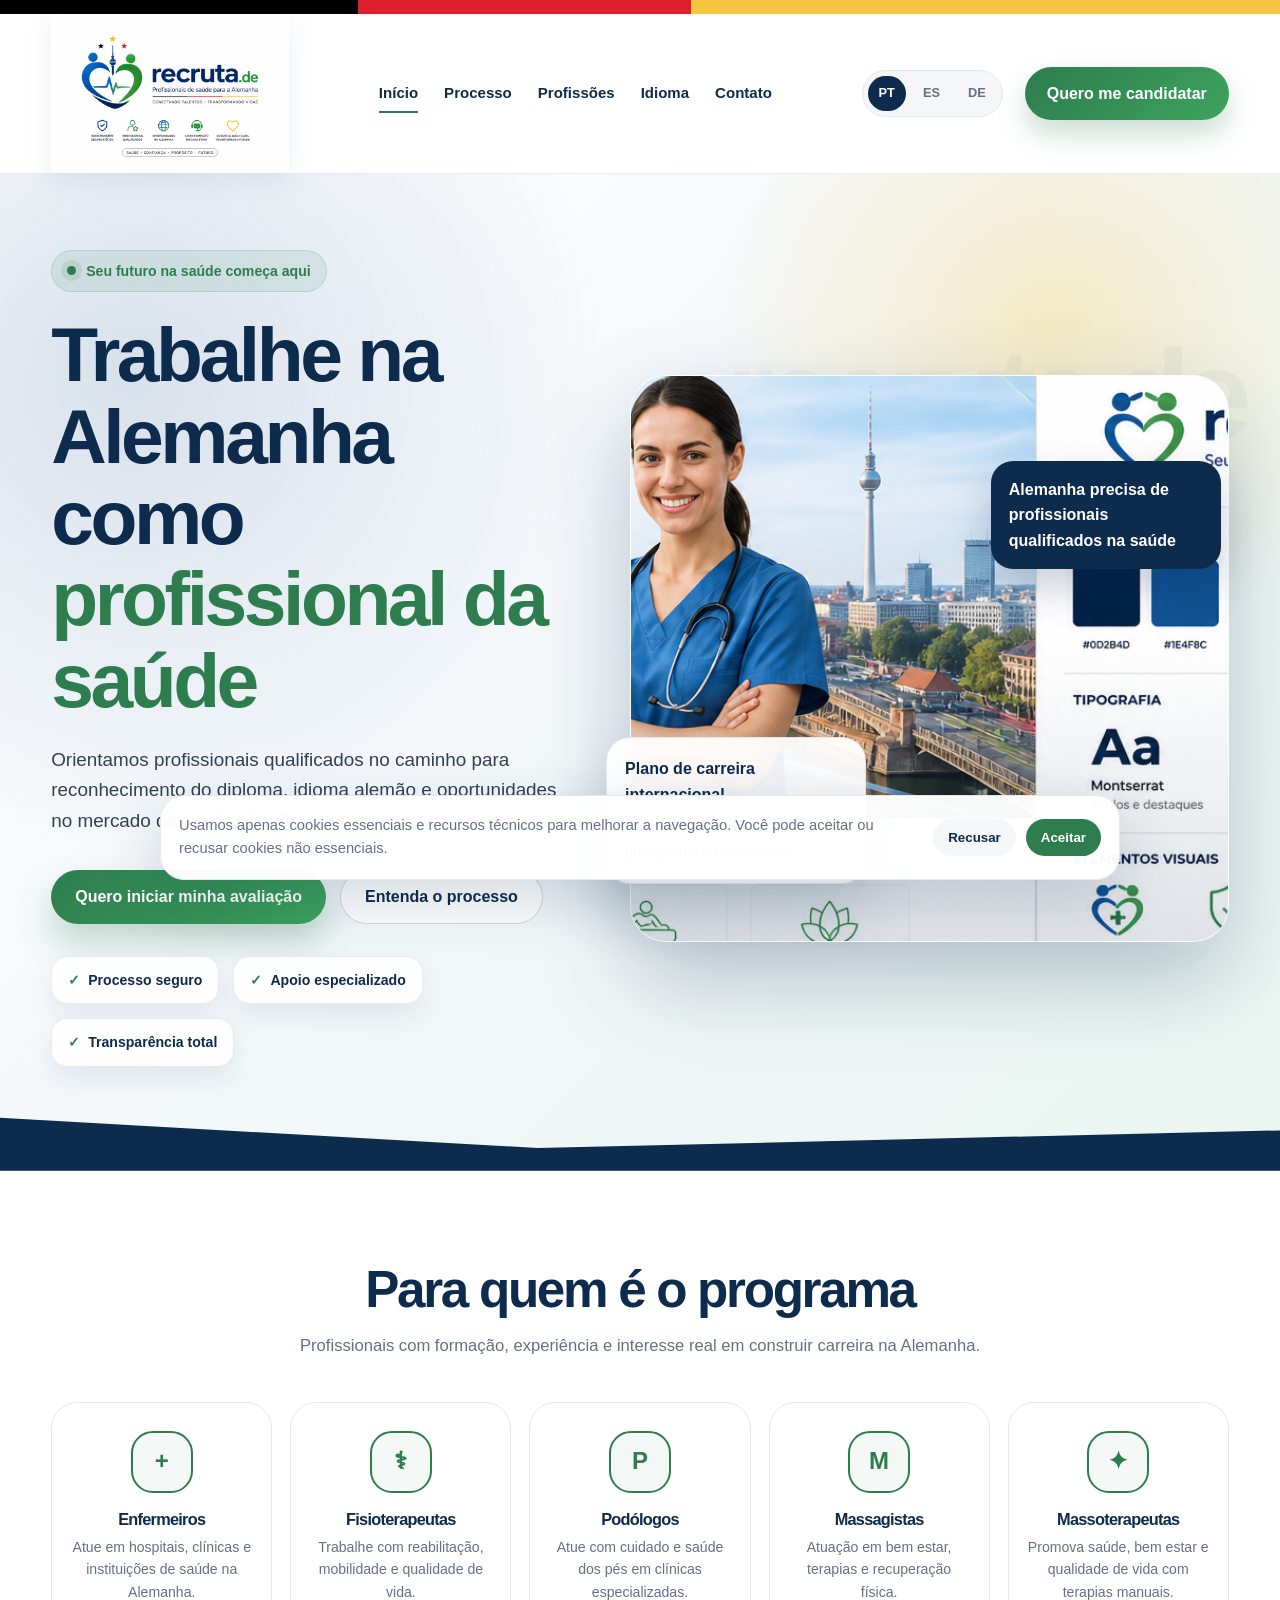
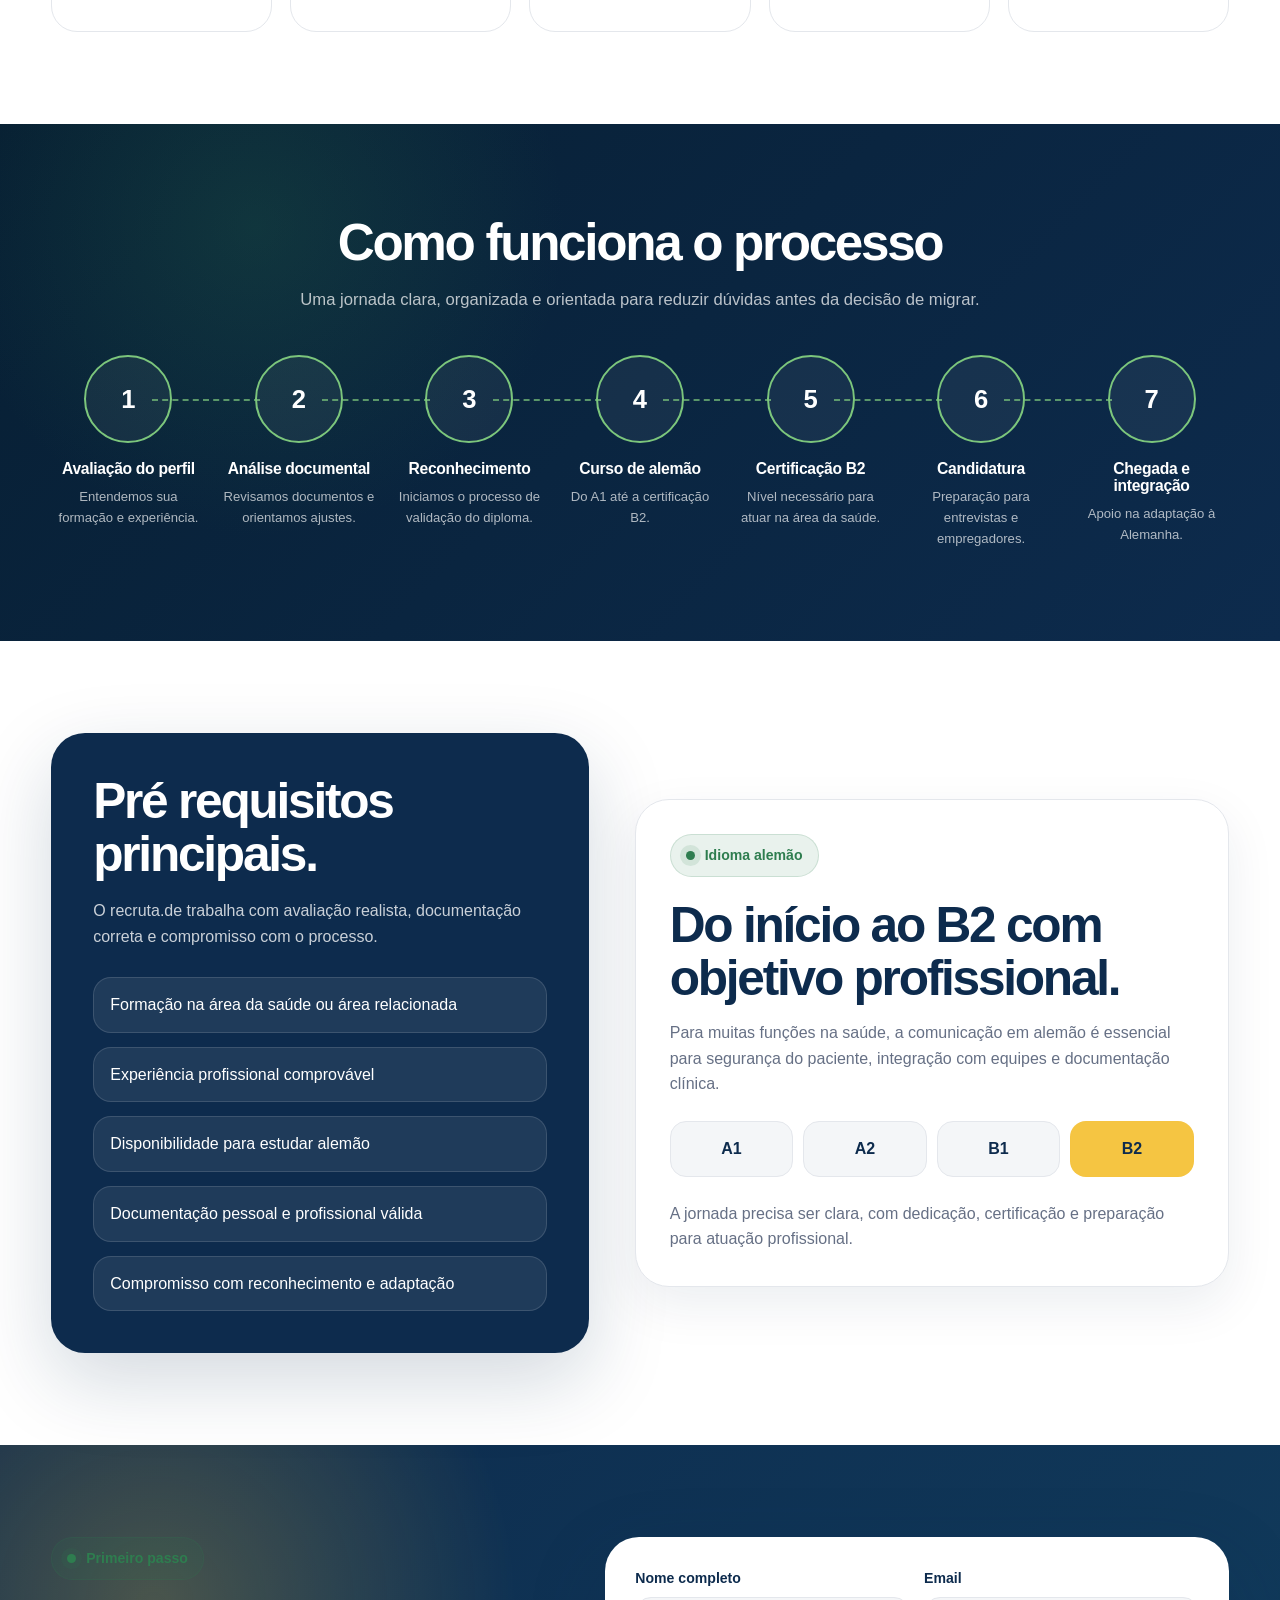
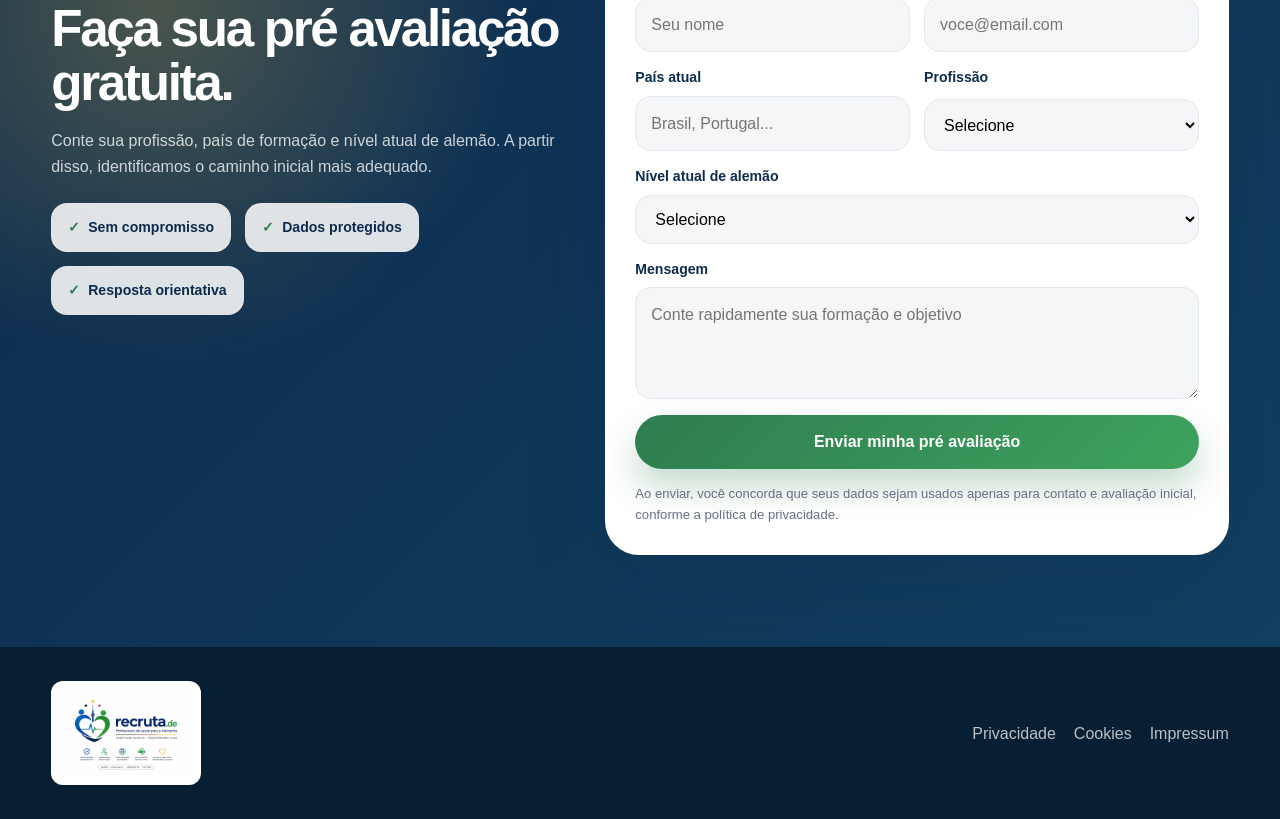
==== commit f16174e6: "Add files via upload" ====
--- a/index.html
+++ b/index.html
@@ -12,8 +12,933 @@
   <link rel="alternate" hreflang="de" href="https://recruta.de/de/" />
   <link rel="alternate" hreflang="x-default" href="https://recruta.de/" />
 
-  <link rel="icon" href="assets/images/logo-recruta.png" />
-  <link rel="stylesheet" href="css/style.css" />
+  <link rel="icon" href="[data-uri]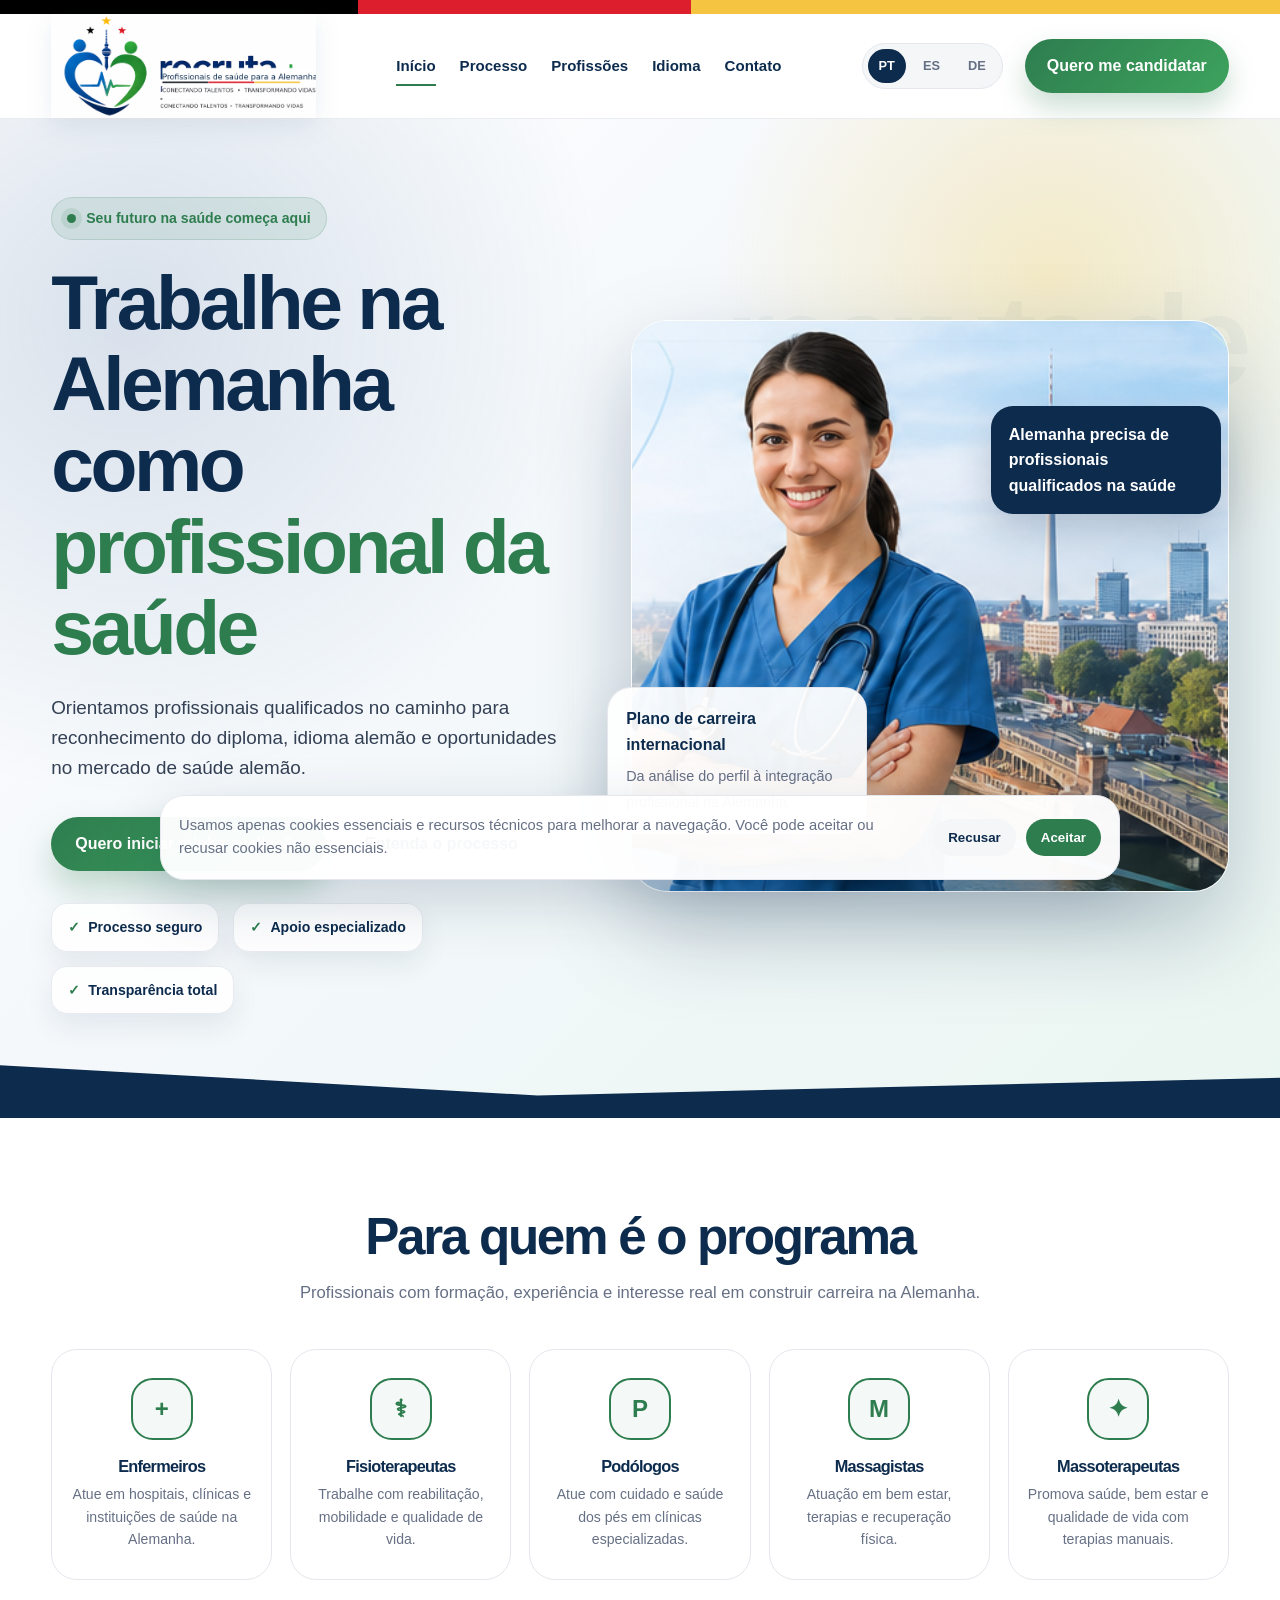
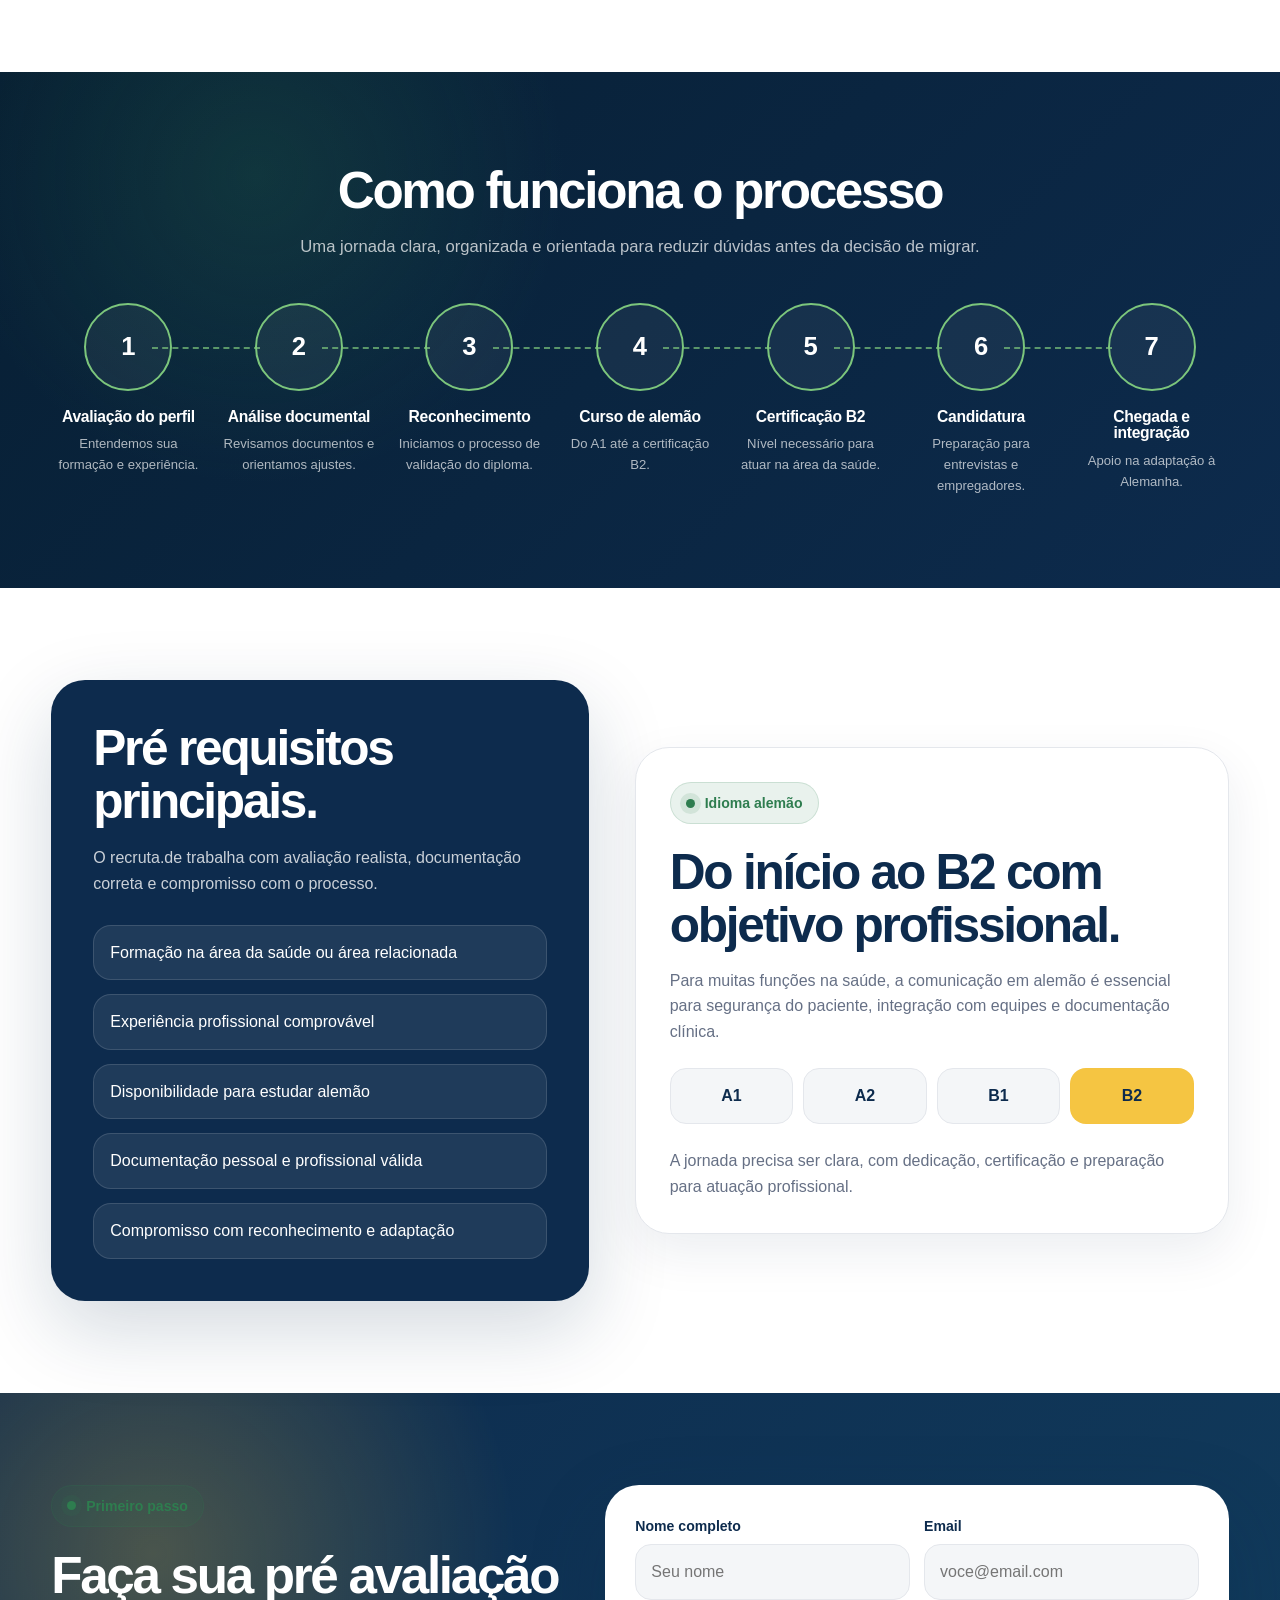
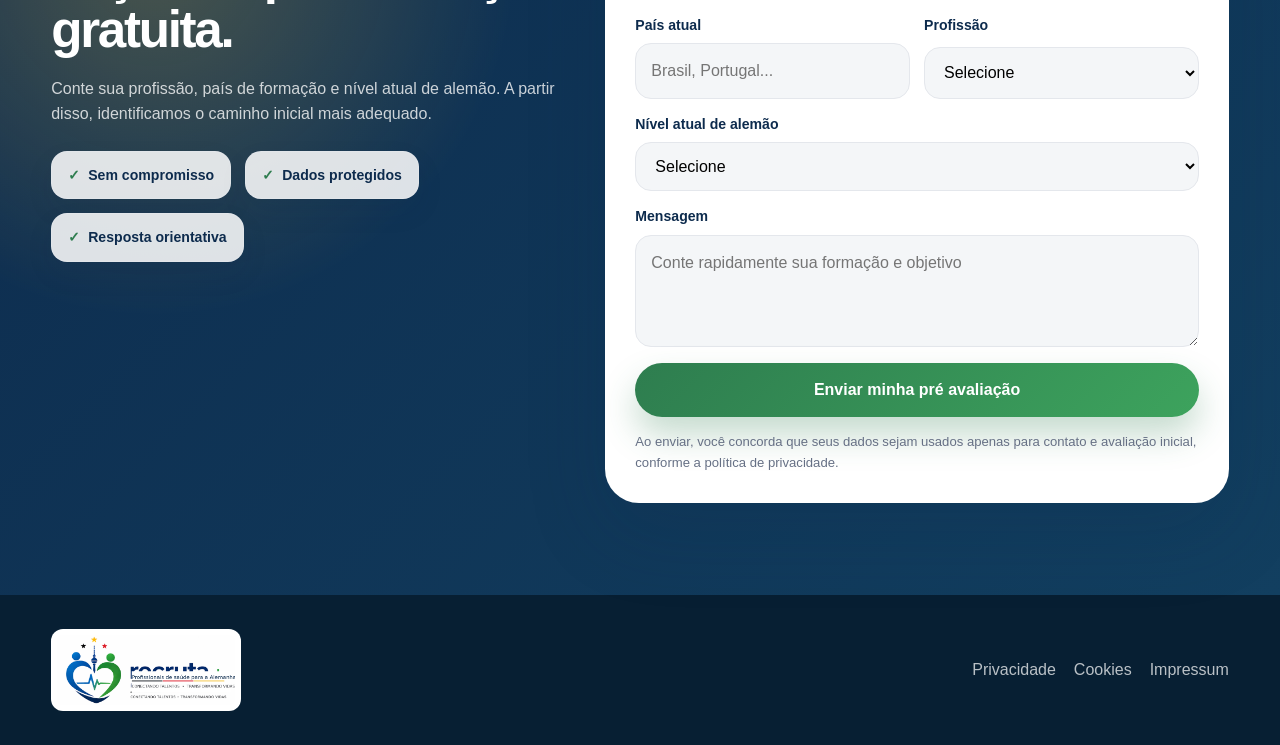
==== commit 516ff384: "Add files via upload" ====
--- a/index.html
+++ b/index.html
@@ -3,16 +3,13 @@
 <head>
   <meta charset="UTF-8" />
   <meta name="viewport" content="width=device-width, initial-scale=1.0" />
-
   <title>recruta.de | Profissionais de saúde para a Alemanha</title>
-  <meta name="description" content="Recrutamento internacional para profissionais da saúde que desejam trabalhar na Alemanha. Reconhecimento de diploma, alemão B2 e oportunidades profissionais." />
-
+  <meta name="description" content="Recrutamento internacional para profissionais da saúde que desejam trabalhar na Alemanha." />
   <link rel="alternate" hreflang="pt-BR" href="https://recruta.de/" />
-  <link rel="alternate" hreflang="es" href="https://recruta.de/es/" />
-  <link rel="alternate" hreflang="de" href="https://recruta.de/de/" />
+  <link rel="alternate" hreflang="es" href="https://recruta.de/es.html" />
+  <link rel="alternate" hreflang="de" href="https://recruta.de/de.html" />
   <link rel="alternate" hreflang="x-default" href="https://recruta.de/" />
-
-  <link rel="icon" href="[data-uri]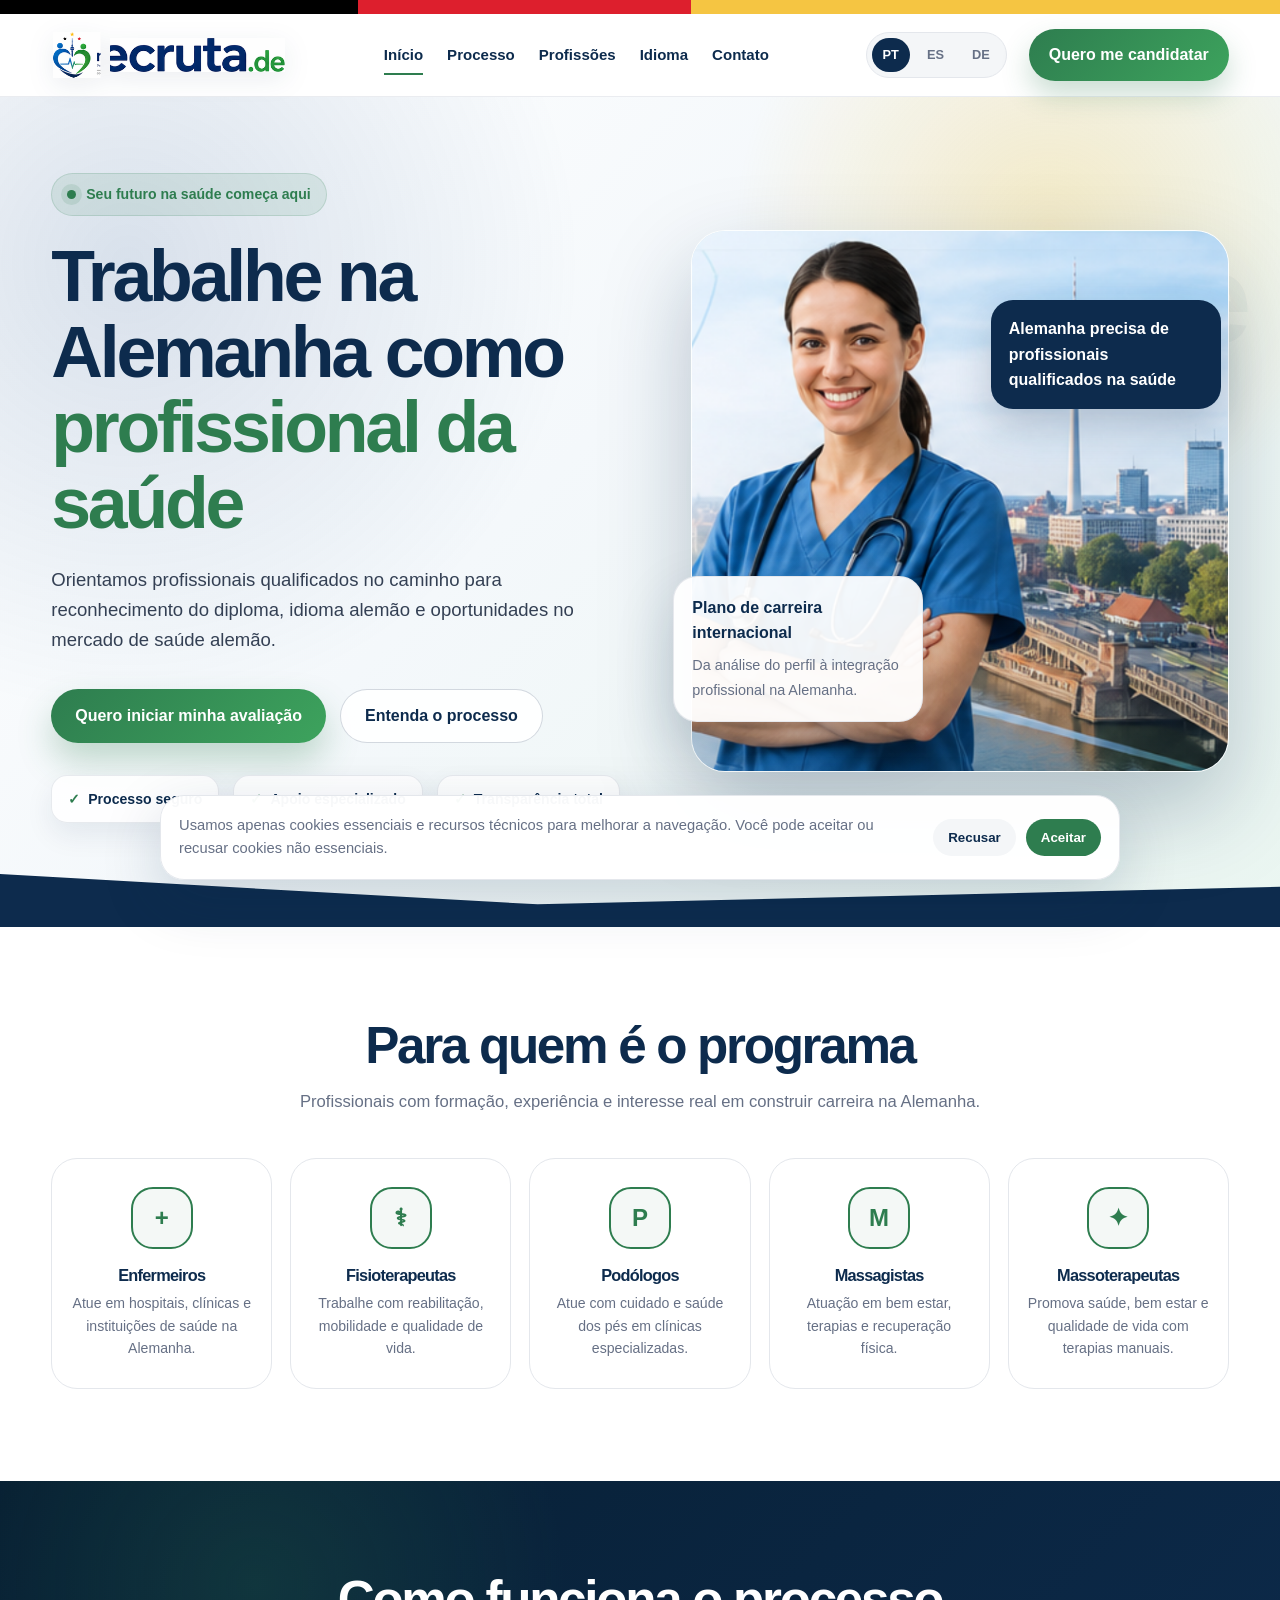
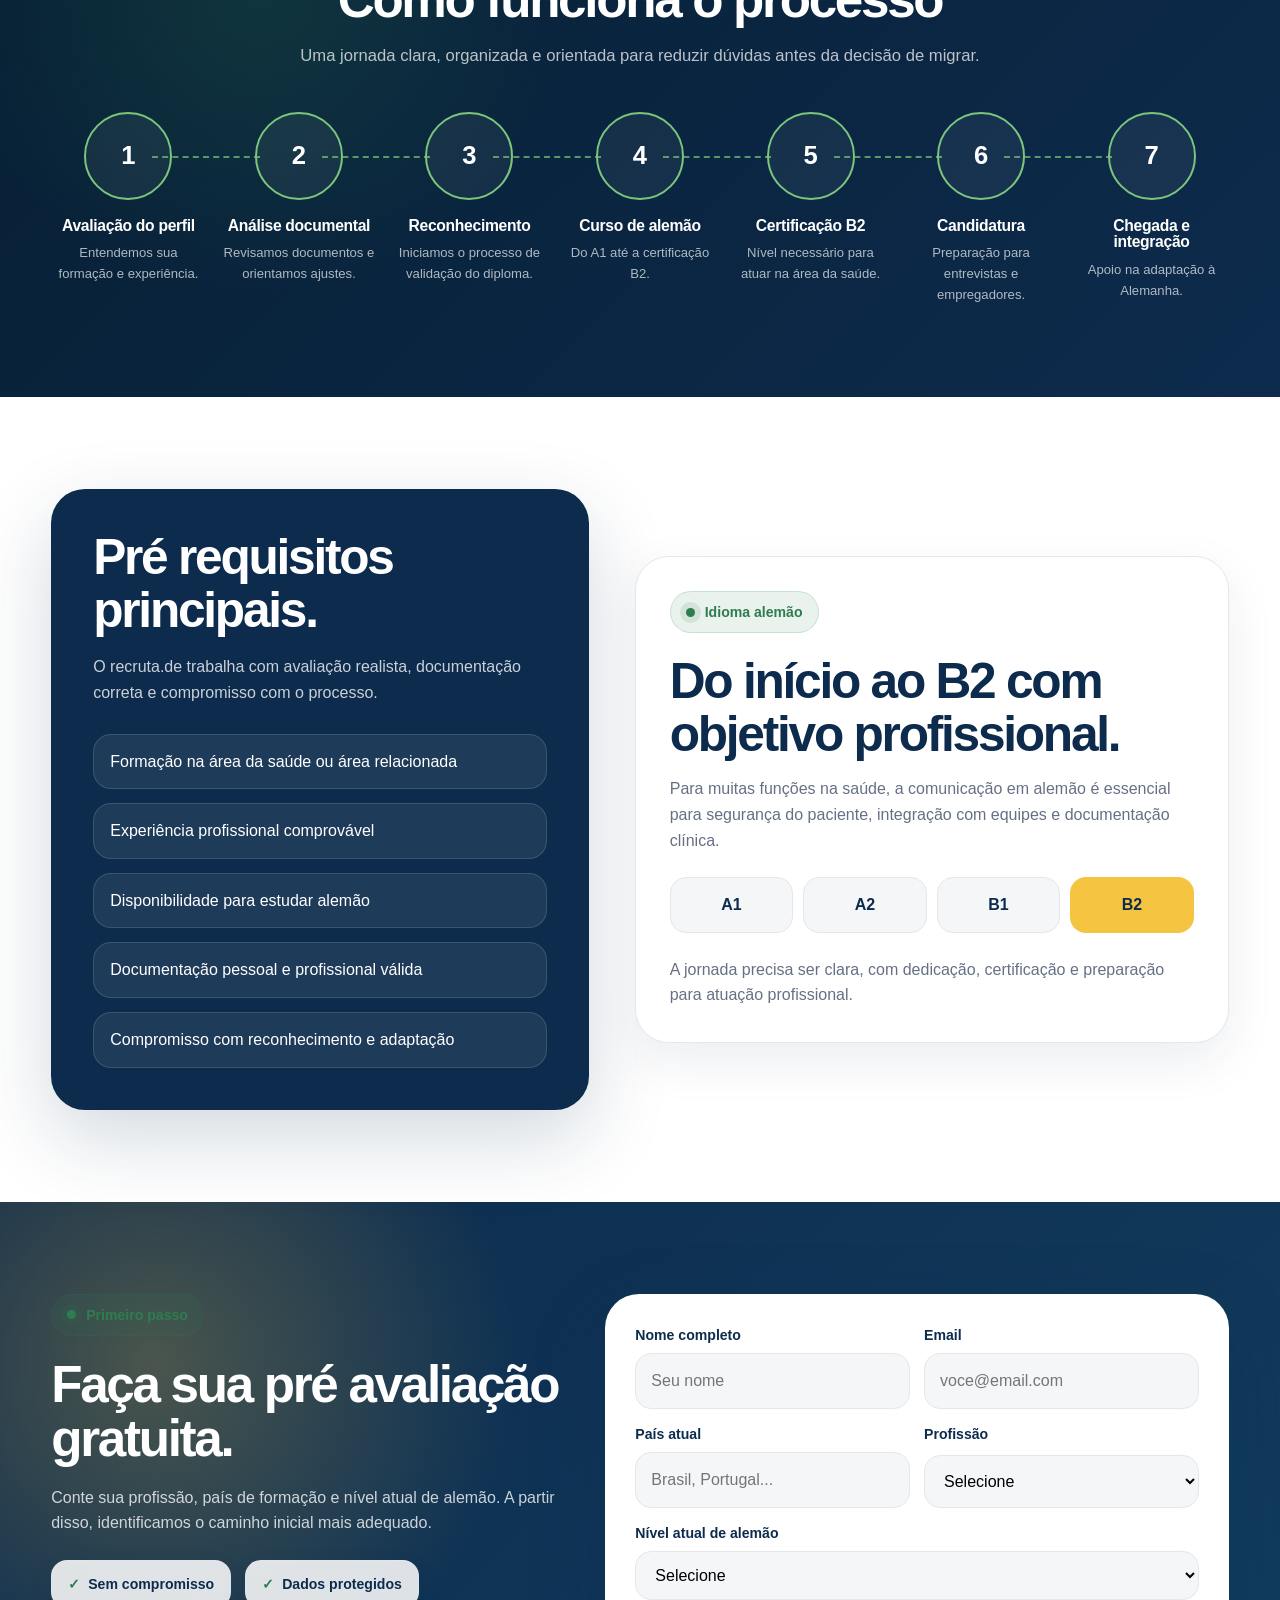
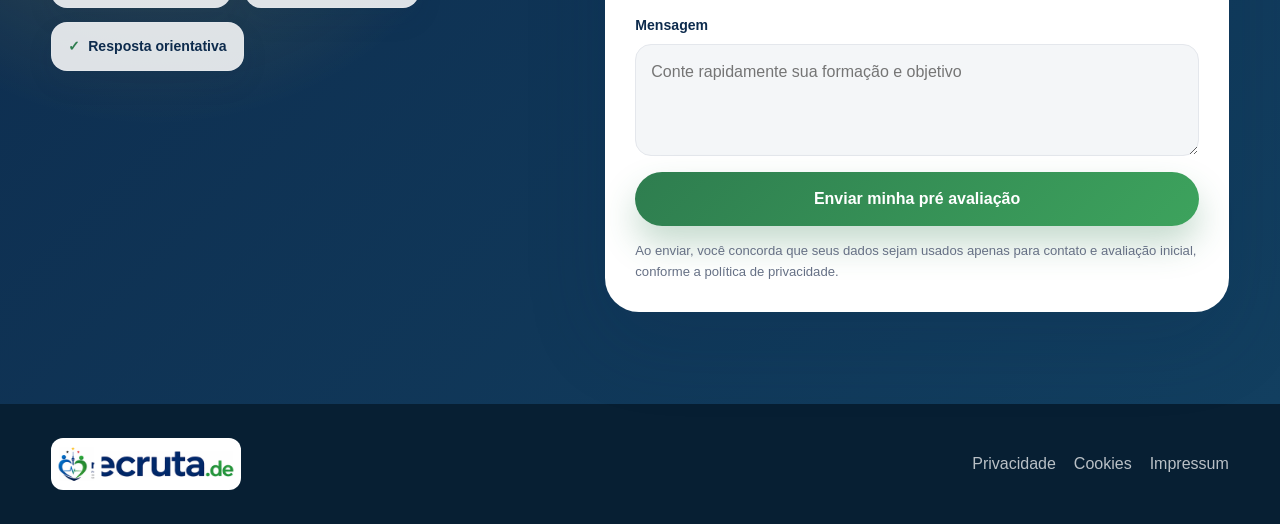
==== commit 536cb3de: "Add files via upload" ====
--- a/index.html
+++ b/index.html
@@ -9,7 +9,7 @@
   <link rel="alternate" hreflang="es" href="https://recruta.de/es.html" />
   <link rel="alternate" hreflang="de" href="https://recruta.de/de.html" />
   <link rel="alternate" hreflang="x-default" href="https://recruta.de/" />
-  <link rel="icon" href="[data-uri]" />
+  <link rel="icon" href="[data-uri]" />
   <style>
 @import url("https://fonts.googleapis.com/css2?family=Montserrat:wght@600;700;800;900&family=Roboto:wght@400;500;700;900&display=swap");
 
@@ -56,7 +56,7 @@
 }
 
 .nav {
-  min-height: 94px;
+  min-height: 82px;
   display: grid;
   grid-template-columns: auto 1fr auto auto;
   align-items: center;
@@ -64,7 +64,7 @@
 }
 
 .logo img {
-  width: 265px;
+  width: 236px;
   height: auto;
   filter: drop-shadow(0 7px 13px rgba(13, 43, 77, 0.08));
 }
@@ -118,7 +118,7 @@
 .nav-cta {
   background: linear-gradient(135deg, var(--green), #3DA35D);
   color: var(--white);
-  padding: 14px 22px;
+  padding: 13px 20px;
   border-radius: 999px;
   font-weight: 900;
   box-shadow: 0 14px 28px rgba(46, 125, 79, 0.25);
@@ -139,7 +139,7 @@
 .hero {
   position: relative;
   overflow: hidden;
-  min-height: 735px;
+  min-height: 720px;
   background:
     radial-gradient(circle at 82% 16%, rgba(245, 197, 66, 0.28), transparent 25%),
     radial-gradient(circle at 10% 20%, rgba(30, 79, 140, 0.16), transparent 34%),
@@ -173,10 +173,15 @@
   position: relative;
   z-index: 1;
   display: grid;
-  grid-template-columns: 0.94fr 1.06fr;
-  gap: 50px;
+  grid-template-columns: minmax(0, 1fr) minmax(420px, 0.92fr);
+  gap: 56px;
   align-items: center;
-  padding: 78px 0 104px;
+  padding: 76px 0 104px;
+}
+
+.lang-de .hero-grid {
+  grid-template-columns: minmax(0, 1.08fr) minmax(380px, 0.82fr);
+  gap: 64px;
 }
 
 .eyebrow {
@@ -209,19 +214,29 @@
 }
 
 h1 {
-  font-size: clamp(3.1rem, 6vw, 5.8rem);
+  font-size: clamp(3rem, 5.6vw, 5.45rem);
   max-width: 730px;
   margin-bottom: 24px;
 }
 
+.lang-de h1 {
+  font-size: clamp(2.35rem, 4.25vw, 4.15rem);
+  max-width: 780px;
+  letter-spacing: -0.055em;
+}
+
 h1 span { color: var(--green); }
 
 .hero p {
-  font-size: 1.18rem;
+  font-size: 1.16rem;
   color: #344054;
   max-width: 620px;
   margin-bottom: 34px;
   font-weight: 500;
+}
+
+.lang-de .hero p {
+  max-width: 700px;
 }
 
 .hero-actions {
@@ -277,10 +292,14 @@
 
 .hero-visual {
   position: relative;
-  min-height: 570px;
+  min-height: 548px;
   display: flex;
   align-items: flex-end;
   justify-content: center;
+}
+
+.lang-de .hero-visual {
+  min-height: 500px;
 }
 
 .image-glow {
@@ -296,19 +315,27 @@
 
 .hero-image-card {
   position: relative;
-  width: min(610px, 100%);
-  border-radius: 36px;
+  width: min(570px, 100%);
+  border-radius: 34px;
   overflow: hidden;
   box-shadow: 0 38px 90px rgba(13, 43, 77, 0.26);
   border: 1px solid rgba(255,255,255,0.92);
   background: #dceef8;
 }
 
+.lang-de .hero-image-card {
+  width: min(500px, 100%);
+}
+
 .hero-image-card img {
   width: 100%;
-  height: 570px;
+  height: 540px;
   object-fit: cover;
   object-position: center;
+}
+
+.lang-de .hero-image-card img {
+  height: 490px;
 }
 
 .hero-image-card::after {
@@ -321,9 +348,9 @@
 
 .floating-card {
   position: absolute;
-  left: -24px;
-  bottom: 58px;
-  width: 260px;
+  left: -18px;
+  bottom: 50px;
+  width: 250px;
   background: rgba(255,255,255,0.94);
   border: 1px solid rgba(228, 231, 236, 0.92);
   border-radius: 24px;
@@ -332,13 +359,19 @@
   z-index: 3;
 }
 
+.lang-de .floating-card {
+  left: -10px;
+  bottom: 36px;
+  width: 230px;
+}
+
 .floating-card strong { color: var(--navy); display: block; margin-bottom: 6px; font-size: 1rem; }
 .floating-card span { color: var(--muted); font-size: 0.9rem; }
 
 .floating-badge {
   position: absolute;
   right: 8px;
-  top: 86px;
+  top: 76px;
   background: var(--navy);
   color: var(--white);
   padding: 16px 18px;
@@ -347,6 +380,13 @@
   max-width: 230px;
   font-weight: 900;
   z-index: 3;
+}
+
+.lang-de .floating-badge {
+  top: 60px;
+  right: 0;
+  max-width: 210px;
+  font-size: 0.92rem;
 }
 
 .section { padding: 92px 0; }
@@ -692,21 +732,27 @@
   }
   .nav-links.open { display: flex; }
   .mobile-menu { display: inline-flex; }
-  .hero-grid, .split, .form-wrap { grid-template-columns: 1fr; }
+  .hero-grid, .lang-de .hero-grid, .split, .form-wrap {
+    grid-template-columns: 1fr;
+    gap: 46px;
+  }
   .hero { min-height: auto; }
-  .hero-visual { min-height: auto; }
+  .hero-visual, .lang-de .hero-visual { min-height: auto; }
   .timeline { grid-template-columns: repeat(2, 1fr); }
   .step:not(:last-child)::after { display: none; }
   .profession-grid { grid-template-columns: repeat(2, 1fr); }
+  .lang-de h1 { font-size: clamp(2.35rem, 7vw, 4.6rem); }
+  .lang-de .hero-image-card { width: min(570px, 100%); }
+  .lang-de .hero-image-card img { height: 520px; }
 }
 
 @media (max-width: 720px) {
-  .nav { min-height: 80px; grid-template-columns: 1fr auto auto; }
-  .logo img { width: 205px; }
+  .nav { min-height: 78px; grid-template-columns: 1fr auto auto; }
+  .logo img { width: 198px; }
   .nav-cta { display: none; }
   .hero-grid { padding: 52px 0 82px; }
-  .hero-image-card img { height: 410px; }
-  .floating-card, .floating-badge {
+  .hero-image-card img, .lang-de .hero-image-card img { height: 410px; }
+  .floating-card, .floating-badge, .lang-de .floating-card, .lang-de .floating-badge {
     position: static;
     width: auto;
     max-width: none;
@@ -721,13 +767,13 @@
 }
 </style>
 </head>
-<body>
+<body class="lang-pt">
   <div class="top-strip"></div>
 
   <header class="site-header">
     <div class="container nav">
       <a class="logo" href="#top" aria-label="recruta.de">
-        <img src="[data-uri]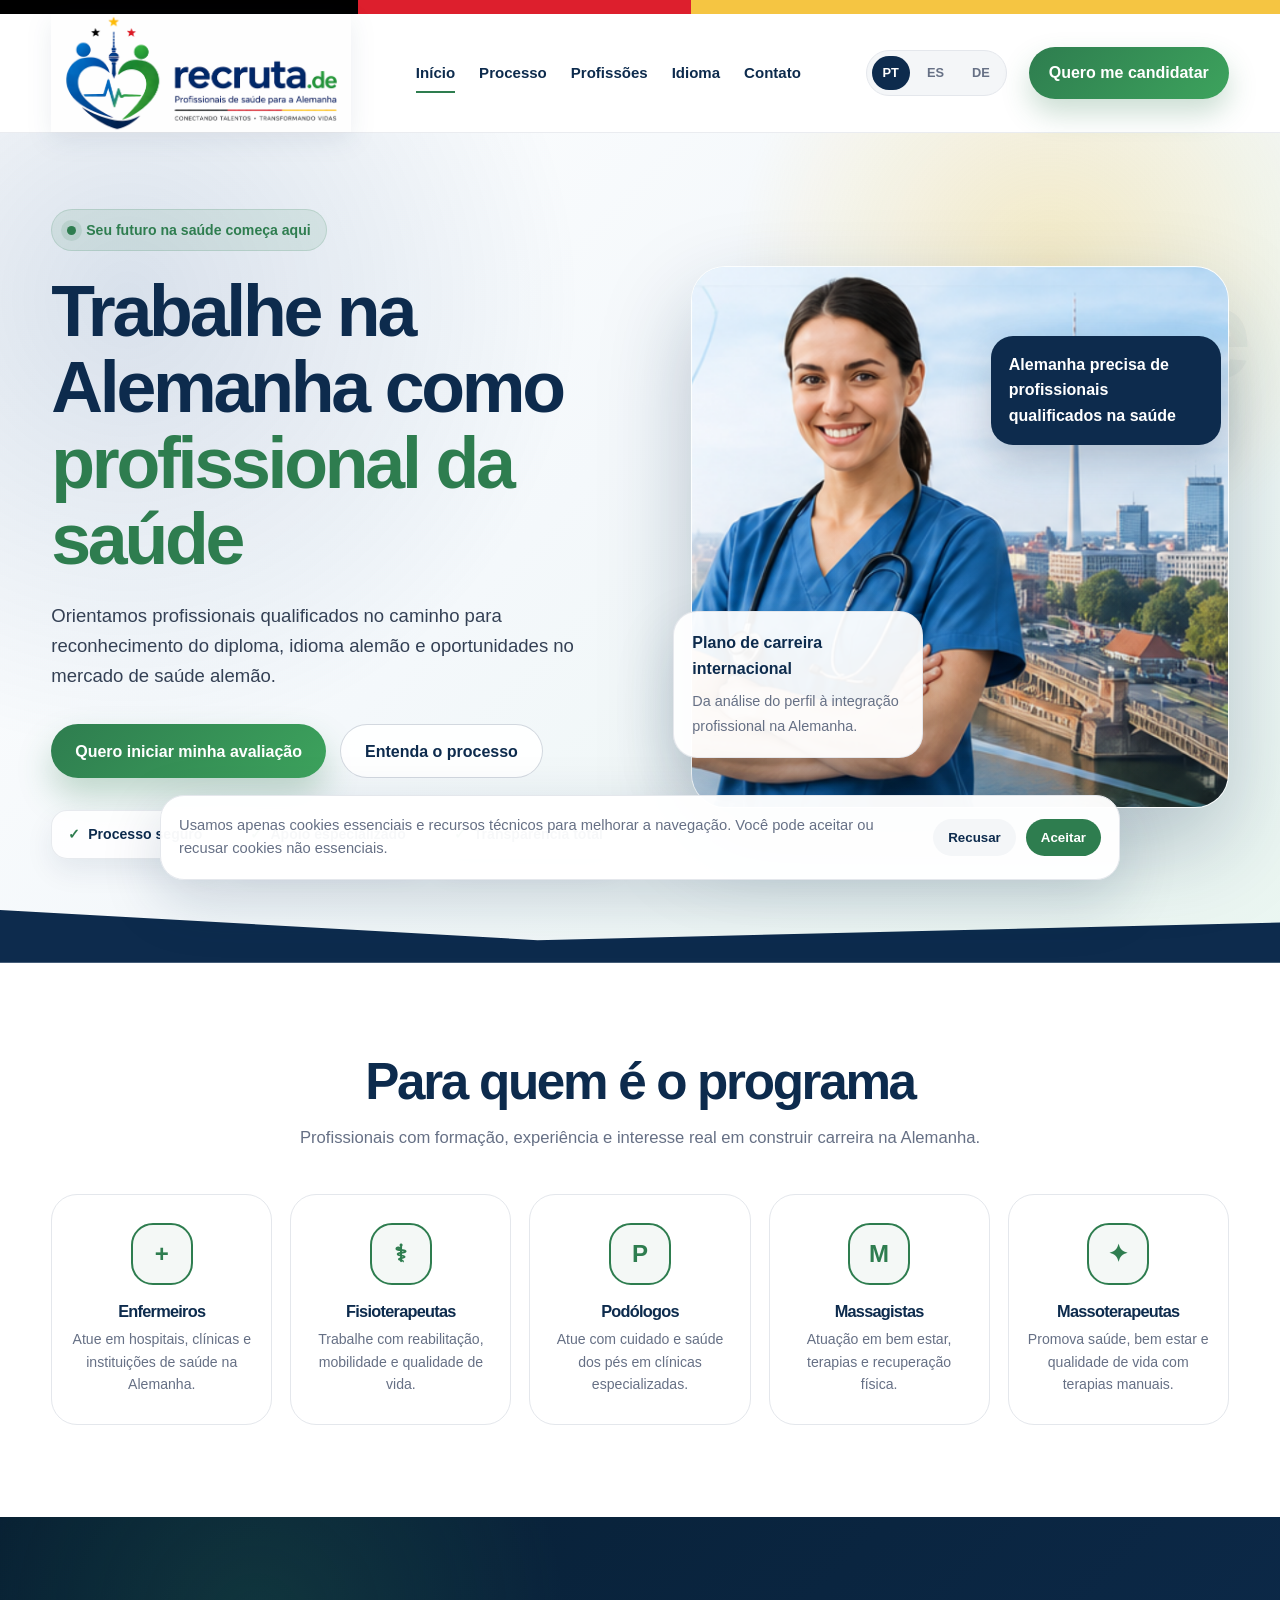
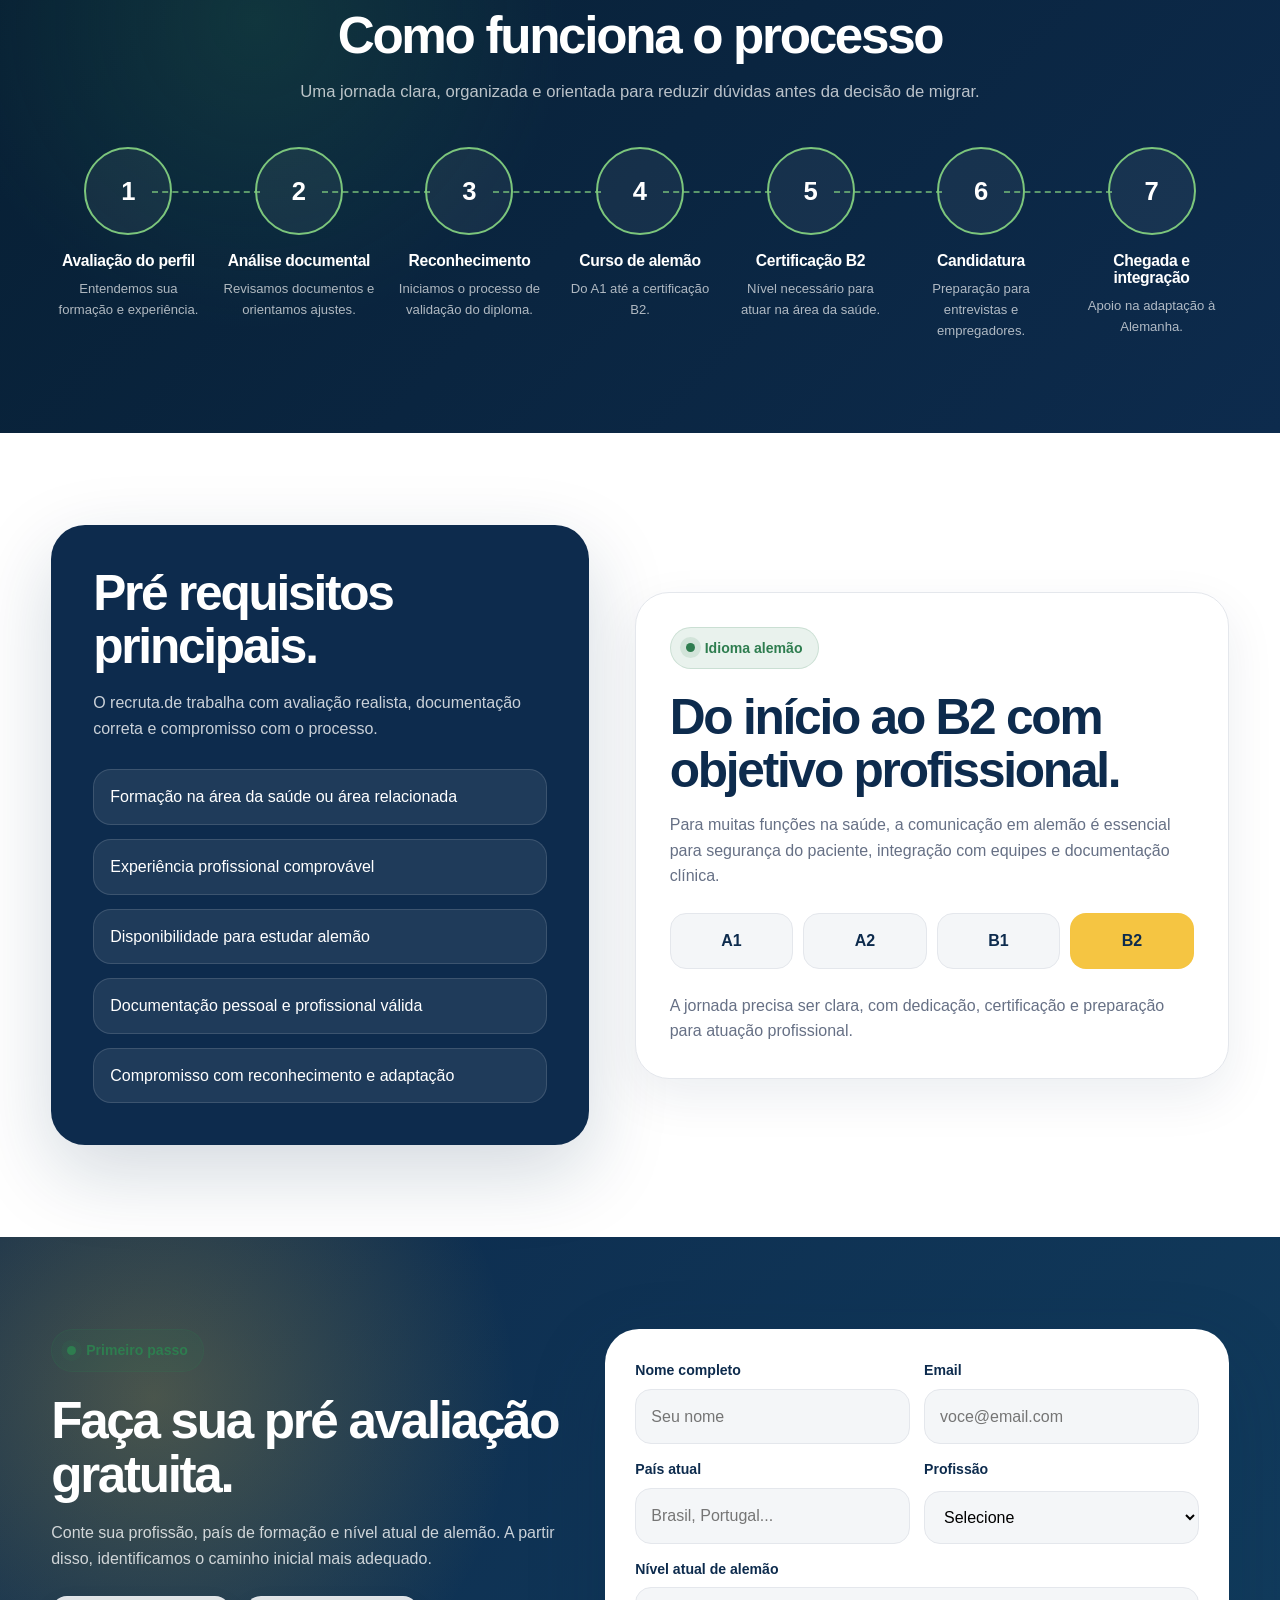
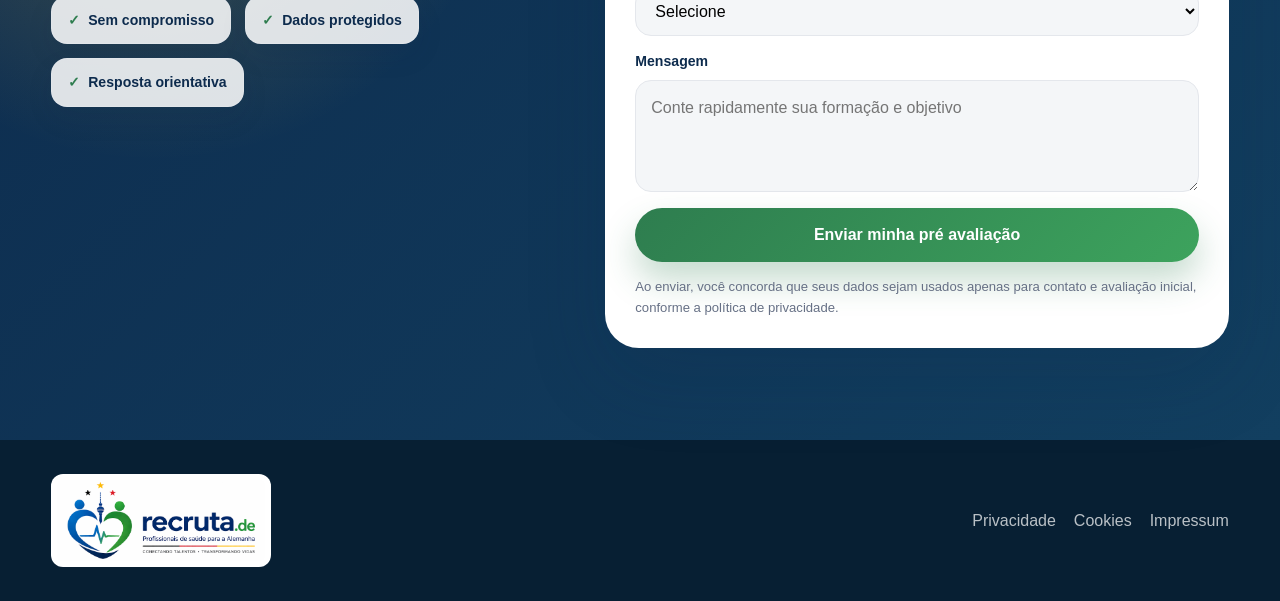
==== commit 18579010: "Add files via upload" ====
--- a/index.html
+++ b/index.html
@@ -9,7 +9,7 @@
   <link rel="alternate" hreflang="es" href="https://recruta.de/es.html" />
   <link rel="alternate" hreflang="de" href="https://recruta.de/de.html" />
   <link rel="alternate" hreflang="x-default" href="https://recruta.de/" />
-  <link rel="icon" href="[data-uri]" />
+  <link rel="icon" href="[data-uri]